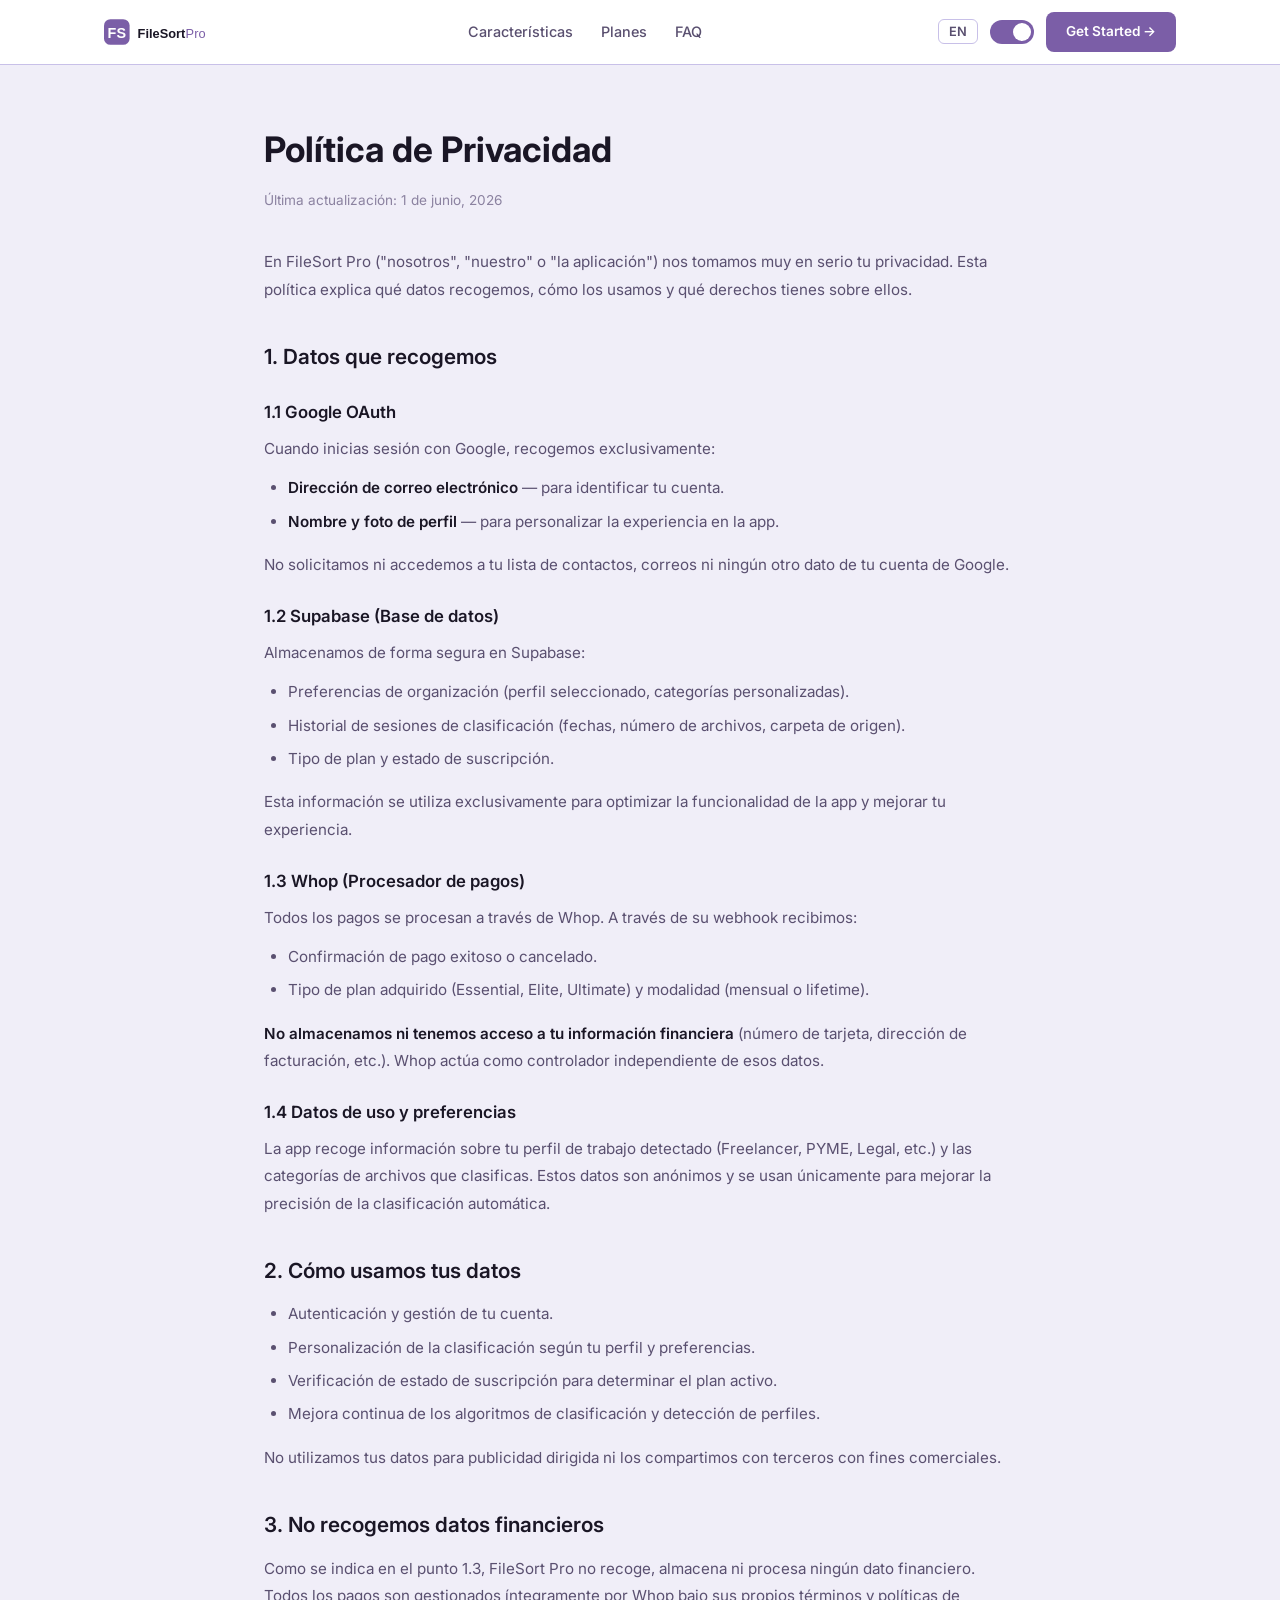
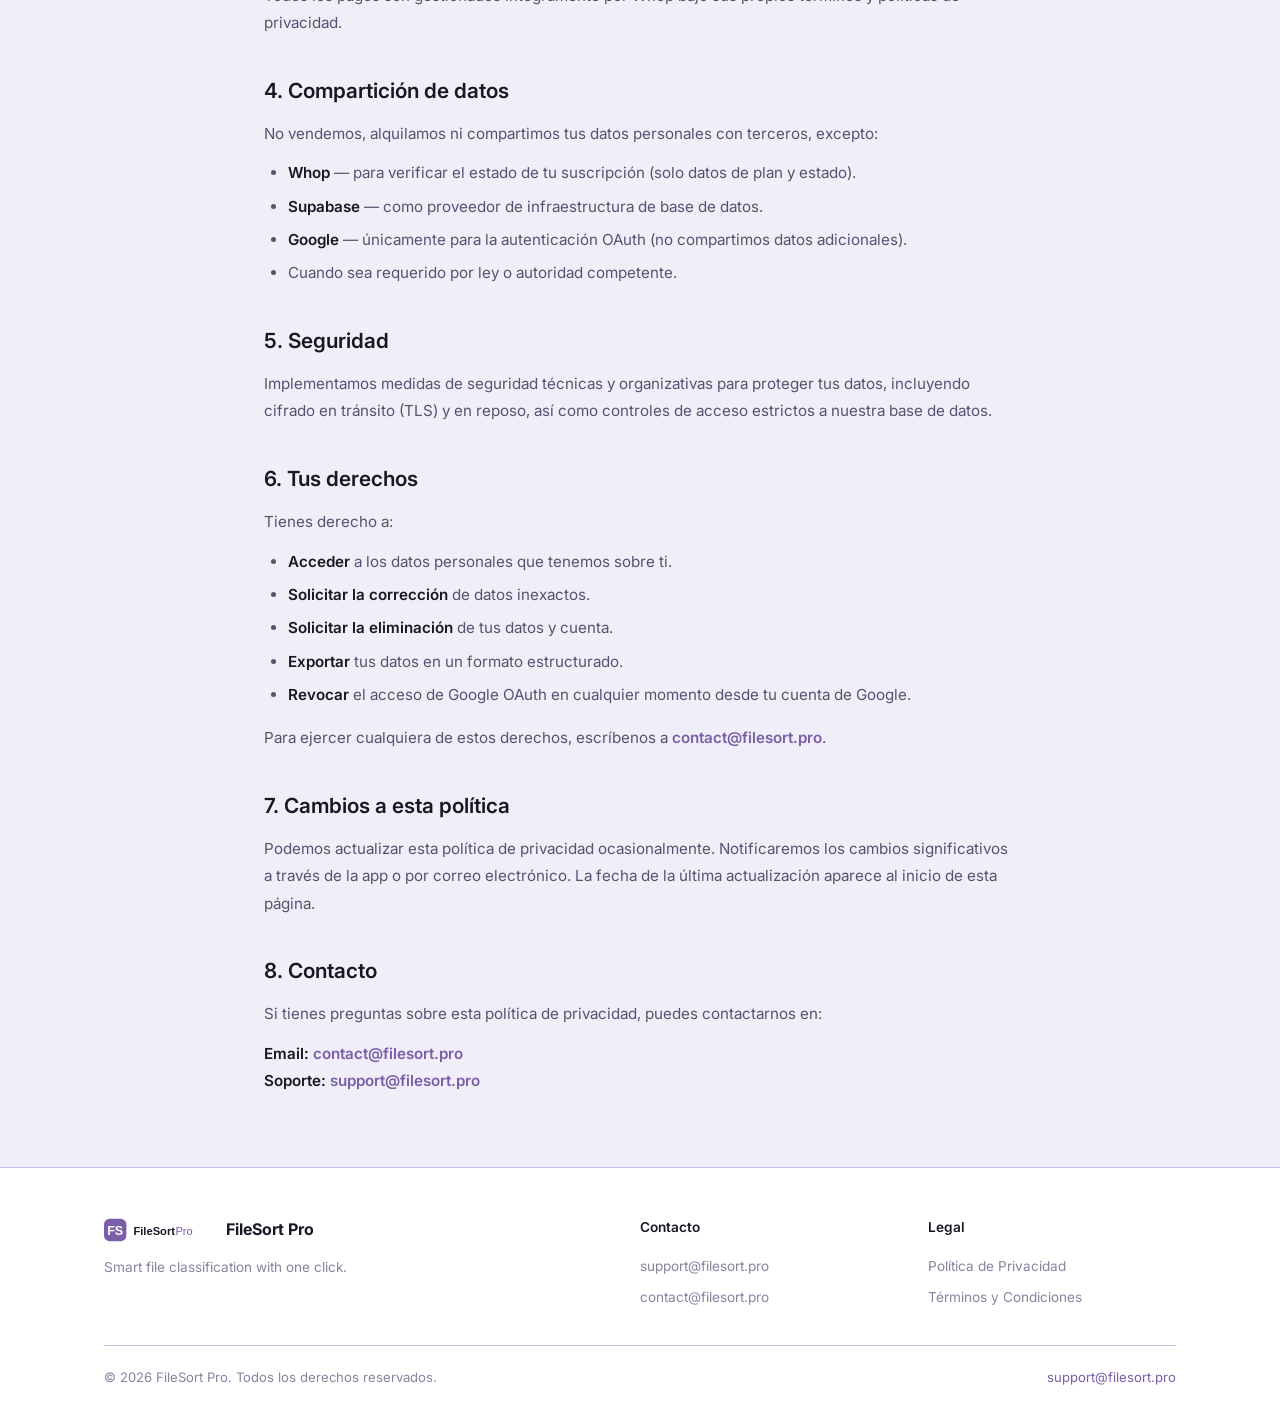
==== privacy.html @ c6b6be09 "Initial landing page - FileSort Pro" ====
<!DOCTYPE html>
<html lang="es" data-theme="dark">
<head>
  <meta charset="UTF-8">
  <meta name="viewport" content="width=device-width, initial-scale=1.0">
  <meta name="description" content="Política de Privacidad de FileSort Pro">
  <title>FileSort Pro — Política de Privacidad</title>
  <link rel="stylesheet" href="assets/css/style.css">
  <link rel="icon" type="image/svg+xml" href="data:image/svg+xml,%3Csvg xmlns='http://www.w3.org/2000/svg' viewBox='0 0 100 100'%3E%3Crect width='100' height='100' rx='20' fill='%237B5EA7'/%3E%3Ctext x='50' y='68' font-size='50' text-anchor='middle' fill='white' font-family='sans-serif' font-weight='bold'%3EFS%3C/text%3E%3C/svg%3E">
</head>
<body>

  <!-- ============================== HEADER ============================== -->
  <header class="header">
    <div class="container">
      <a href="/" class="header-logo">
        <img id="logo-dark" src="assets/img/logo-dark.svg" alt="FileSort Pro" style="display:block">
        <img id="logo-light" src="assets/img/logo-light.svg" alt="FileSort Pro" style="display:none">
      </a>

      <nav class="nav-desktop">
        <a href="/#features">Características</a>
        <a href="/#pricing">Planes</a>
        <a href="/#faq">FAQ</a>
      </nav>

      <div class="header-actions">
        <button id="lang-toggle" class="lang-toggle">EN</button>

        <label class="theme-switch">
          <input type="checkbox" id="theme-toggle">
          <span class="theme-slider"></span>
        </label>

        <a href="https://whop.com/filesort-pro" class="btn-cta" target="_blank" rel="noopener">
          Get Started →
        </a>
      </div>

      <button class="mobile-menu-btn" aria-label="Menu">☰</button>
    </div>
  </header>

  <!-- ============================== CONTENT ============================== -->
  <section class="legal-page">
    <div class="container">
      <h1>Política de Privacidad</h1>
      <p class="last-updated">Última actualización: 1 de junio, 2026</p>

      <p>En FileSort Pro ("nosotros", "nuestro" o "la aplicación") nos tomamos muy en serio tu privacidad. Esta política explica qué datos recogemos, cómo los usamos y qué derechos tienes sobre ellos.</p>

      <h2>1. Datos que recogemos</h2>

      <h3>1.1 Google OAuth</h3>
      <p>Cuando inicias sesión con Google, recogemos exclusivamente:</p>
      <ul>
        <li><strong>Dirección de correo electrónico</strong> — para identificar tu cuenta.</li>
        <li><strong>Nombre y foto de perfil</strong> — para personalizar la experiencia en la app.</li>
      </ul>
      <p>No solicitamos ni accedemos a tu lista de contactos, correos ni ningún otro dato de tu cuenta de Google.</p>

      <h3>1.2 Supabase (Base de datos)</h3>
      <p>Almacenamos de forma segura en Supabase:</p>
      <ul>
        <li>Preferencias de organización (perfil seleccionado, categorías personalizadas).</li>
        <li>Historial de sesiones de clasificación (fechas, número de archivos, carpeta de origen).</li>
        <li>Tipo de plan y estado de suscripción.</li>
      </ul>
      <p>Esta información se utiliza exclusivamente para optimizar la funcionalidad de la app y mejorar tu experiencia.</p>

      <h3>1.3 Whop (Procesador de pagos)</h3>
      <p>Todos los pagos se procesan a través de Whop. A través de su webhook recibimos:</p>
      <ul>
        <li>Confirmación de pago exitoso o cancelado.</li>
        <li>Tipo de plan adquirido (Essential, Elite, Ultimate) y modalidad (mensual o lifetime).</li>
      </ul>
      <p><strong>No almacenamos ni tenemos acceso a tu información financiera</strong> (número de tarjeta, dirección de facturación, etc.). Whop actúa como controlador independiente de esos datos.</p>

      <h3>1.4 Datos de uso y preferencias</h3>
      <p>La app recoge información sobre tu perfil de trabajo detectado (Freelancer, PYME, Legal, etc.) y las categorías de archivos que clasificas. Estos datos son anónimos y se usan únicamente para mejorar la precisión de la clasificación automática.</p>

      <h2>2. Cómo usamos tus datos</h2>
      <ul>
        <li>Autenticación y gestión de tu cuenta.</li>
        <li>Personalización de la clasificación según tu perfil y preferencias.</li>
        <li>Verificación de estado de suscripción para determinar el plan activo.</li>
        <li>Mejora continua de los algoritmos de clasificación y detección de perfiles.</li>
      </ul>
      <p>No utilizamos tus datos para publicidad dirigida ni los compartimos con terceros con fines comerciales.</p>

      <h2>3. No recogemos datos financieros</h2>
      <p>Como se indica en el punto 1.3, FileSort Pro no recoge, almacena ni procesa ningún dato financiero. Todos los pagos son gestionados íntegramente por Whop bajo sus propios términos y políticas de privacidad.</p>

      <h2>4. Compartición de datos</h2>
      <p>No vendemos, alquilamos ni compartimos tus datos personales con terceros, excepto:</p>
      <ul>
        <li><strong>Whop</strong> — para verificar el estado de tu suscripción (solo datos de plan y estado).</li>
        <li><strong>Supabase</strong> — como proveedor de infraestructura de base de datos.</li>
        <li><strong>Google</strong> — únicamente para la autenticación OAuth (no compartimos datos adicionales).</li>
        <li>Cuando sea requerido por ley o autoridad competente.</li>
      </ul>

      <h2>5. Seguridad</h2>
      <p>Implementamos medidas de seguridad técnicas y organizativas para proteger tus datos, incluyendo cifrado en tránsito (TLS) y en reposo, así como controles de acceso estrictos a nuestra base de datos.</p>

      <h2>6. Tus derechos</h2>
      <p>Tienes derecho a:</p>
      <ul>
        <li><strong>Acceder</strong> a los datos personales que tenemos sobre ti.</li>
        <li><strong>Solicitar la corrección</strong> de datos inexactos.</li>
        <li><strong>Solicitar la eliminación</strong> de tus datos y cuenta.</li>
        <li><strong>Exportar</strong> tus datos en un formato estructurado.</li>
        <li><strong>Revocar</strong> el acceso de Google OAuth en cualquier momento desde tu cuenta de Google.</li>
      </ul>
      <p>Para ejercer cualquiera de estos derechos, escríbenos a <a href="mailto:contact@filesort.pro" class="contact-email">contact@filesort.pro</a>.</p>

      <h2>7. Cambios a esta política</h2>
      <p>Podemos actualizar esta política de privacidad ocasionalmente. Notificaremos los cambios significativos a través de la app o por correo electrónico. La fecha de la última actualización aparece al inicio de esta página.</p>

      <h2>8. Contacto</h2>
      <p>Si tienes preguntas sobre esta política de privacidad, puedes contactarnos en:</p>
      <p>
        <strong>Email:</strong> <a href="mailto:contact@filesort.pro" class="contact-email">contact@filesort.pro</a><br>
        <strong>Soporte:</strong> <a href="mailto:support@filesort.pro" class="contact-email">support@filesort.pro</a>
      </p>
    </div>
  </section>

  <!-- ============================== FOOTER ============================== -->
  <footer class="footer">
    <div class="container">
      <div class="footer-grid">
        <div class="footer-brand">
          <div class="footer-logo">
            <img id="logo-dark-footer" src="assets/img/logo-dark.svg" alt="FileSort Pro" style="display:block;height:28px">
            <img id="logo-light-footer" src="assets/img/logo-light.svg" alt="FileSort Pro" style="display:none;height:28px">
            <span>FileSort Pro</span>
          </div>
          <p>Smart file classification with one click.</p>
        </div>
        <div class="footer-col">
          <h4>Contacto</h4>
          <a href="mailto:support@filesort.pro">support@filesort.pro</a>
          <a href="mailto:contact@filesort.pro">contact@filesort.pro</a>
        </div>
        <div class="footer-col">
          <h4>Legal</h4>
          <a href="privacy.html">Política de Privacidad</a>
          <a href="terms.html">Términos y Condiciones</a>
        </div>
      </div>
      <div class="footer-bottom">
        <p>© 2026 FileSort Pro. Todos los derechos reservados.</p>
        <p><a href="mailto:support@filesort.pro">support@filesort.pro</a></p>
      </div>
    </div>
  </footer>

  <script src="assets/js/theme.js"></script>
  <script>
    document.querySelectorAll('.faq-question').forEach(function(btn) {
      btn.addEventListener('click', function() {
        var item = this.parentElement;
        var wasActive = item.classList.contains('active');
        document.querySelectorAll('.faq-item.active').forEach(function(el) {
          el.classList.remove('active');
        });
        if (!wasActive) item.classList.add('active');
      });
    });
    document.querySelector('.mobile-menu-btn').addEventListener('click', function() {
      var nav = document.querySelector('.nav-desktop');
      nav.style.display = nav.style.display === 'flex' ? 'none' : 'flex';
    });
    var observer = new MutationObserver(function() {
      var theme = document.documentElement.getAttribute('data-theme');
      var darkLogos = document.querySelectorAll('#logo-dark-footer');
      var lightLogos = document.querySelectorAll('#logo-light-footer');
      darkLogos.forEach(function(el) { el.style.display = theme === 'dark' ? 'block' : 'none'; });
      lightLogos.forEach(function(el) { el.style.display = theme === 'light' ? 'block' : 'none'; });
    });
    observer.observe(document.documentElement, { attributes: true, attributeFilter: ['data-theme'] });
  </script>
</body>
</html>
---- assets/css/style.css ----
/* ==========================================================================
   FileSort Pro — Design System
   Basado en ui/theme.py (customtkinter)
   ========================================================================== */

@import url('https://fonts.googleapis.com/css2?family=Inter:wght@400;500;600;700;800&display=swap');

:root,
[data-theme="dark"] {
  --bg-main: #0F1117;
  --bg-surface: #1A1D27;
  --bg-elevated: #22263A;
  --bg-input: #2A2E42;
  --accent: #7B5EA7;
  --accent-hover: #9B7EC7;
  --accent-light: #C3A9E8;
  --accent-soft: #2A2440;
  --accent-glow: #7B5EA740;
  --text-primary: #F0F0F8;
  --text-secondary: #9A9AB0;
  --text-muted: #5A5A7A;
  --success: #4CAF82;
  --warning: #F0A050;
  --error: #E05A5A;
  --info: #5090E0;
  --border: #2E3248;
  --border-focused: #7B5EA7;
  --switch-off: #3A3E55;
  --shadow: 0 4px 24px rgba(0,0,0,0.4);
  --shadow-lg: 0 8px 48px rgba(0,0,0,0.5);
}

[data-theme="light"] {
  --bg-main: #F0EEF8;
  --bg-surface: #FFFFFF;
  --bg-elevated: #FFFFFF;
  --bg-input: #EEEAF8;
  --accent: #7B5EA7;
  --accent-hover: #6A4F94;
  --accent-light: #C3A9E8;
  --accent-soft: #E8E0FF;
  --accent-glow: #7B5EA740;
  --text-primary: #1A1625;
  --text-secondary: #5A5070;
  --text-muted: #8B82A0;
  --success: #4CAF82;
  --warning: #F0A050;
  --error: #E05A5A;
  --info: #5090E0;
  --border: #C8C0E8;
  --border-focused: #7B5EA7;
  --switch-off: #D0CCE5;
  --shadow: 0 4px 24px rgba(123,94,167,0.1);
  --shadow-lg: 0 8px 48px rgba(123,94,167,0.15);
}

/* --- Reset --- */
*, *::before, *::after {
  margin: 0;
  padding: 0;
  box-sizing: border-box;
}

html {
  scroll-behavior: smooth;
}

body {
  font-family: 'Inter', -apple-system, BlinkMacSystemFont, 'Segoe UI', sans-serif;
  background-color: var(--bg-main);
  color: var(--text-secondary);
  line-height: 1.7;
  transition: background-color 0.3s ease, color 0.3s ease;
  -webkit-font-smoothing: antialiased;
}

a {
  color: var(--accent);
  text-decoration: none;
  transition: color 0.2s ease;
}

a:hover {
  color: var(--accent-hover);
}

img {
  max-width: 100%;
  height: auto;
  display: block;
}

ul { list-style: none; }

.container {
  max-width: 1120px;
  margin: 0 auto;
  padding: 0 24px;
}

.section {
  padding: 80px 0;
}

.section-title {
  font-size: 2rem;
  font-weight: 700;
  color: var(--text-primary);
  text-align: center;
  margin-bottom: 12px;
  transition: color 0.3s ease;
}

.section-subtitle {
  font-size: 1.05rem;
  color: var(--text-secondary);
  text-align: center;
  max-width: 600px;
  margin: 0 auto 48px;
  transition: color 0.3s ease;
}

/* ==========================================================================
   Header / Nav
   ========================================================================== */

.header {
  position: fixed;
  top: 0;
  left: 0;
  right: 0;
  z-index: 1000;
  background-color: var(--bg-surface);
  border-bottom: 1px solid var(--border);
  transition: background-color 0.3s ease, border-color 0.3s ease;
}

.header .container {
  display: flex;
  align-items: center;
  justify-content: space-between;
  height: 64px;
}

.header-logo {
  display: flex;
  align-items: center;
  gap: 10px;
  color: var(--text-primary);
  font-weight: 700;
  font-size: 1.1rem;
  transition: color 0.3s ease;
}

.header-logo img {
  height: 32px;
  width: auto;
}

.nav-desktop {
  display: flex;
  align-items: center;
  gap: 28px;
}

.nav-desktop a {
  font-size: 0.9rem;
  font-weight: 500;
  color: var(--text-secondary);
  transition: color 0.2s ease;
}

.nav-desktop a:hover {
  color: var(--accent);
}

.header-actions {
  display: flex;
  align-items: center;
  gap: 12px;
}

/* --- Theme Toggle Switch --- */
.theme-switch {
  position: relative;
  width: 44px;
  height: 24px;
  flex-shrink: 0;
}

.theme-switch input {
  opacity: 0;
  width: 0;
  height: 0;
}

.theme-slider {
  position: absolute;
  cursor: pointer;
  inset: 0;
  background-color: var(--switch-off);
  border-radius: 24px;
  transition: background-color 0.3s ease;
}

.theme-slider::before {
  content: "";
  position: absolute;
  height: 18px;
  width: 18px;
  left: 3px;
  bottom: 3px;
  background-color: #fff;
  border-radius: 50%;
  transition: transform 0.3s ease;
}

.theme-switch input:checked + .theme-slider {
  background-color: var(--accent);
}

.theme-switch input:checked + .theme-slider::before {
  transform: translateX(20px);
}

/* --- Language Toggle --- */
.lang-toggle {
  background: none;
  border: 1px solid var(--border);
  color: var(--text-secondary);
  padding: 4px 10px;
  border-radius: 6px;
  font-size: 0.8rem;
  font-family: inherit;
  font-weight: 600;
  cursor: pointer;
  transition: background-color 0.2s ease, border-color 0.2s ease, color 0.2s ease;
}

.lang-toggle:hover {
  background-color: var(--bg-input);
  border-color: var(--accent);
  color: var(--accent);
}

/* --- CTA Button (header) --- */
.btn-cta {
  display: inline-flex;
  align-items: center;
  gap: 6px;
  background-color: var(--accent);
  color: #fff;
  padding: 8px 20px;
  border-radius: 8px;
  font-size: 0.85rem;
  font-weight: 600;
  font-family: inherit;
  border: none;
  cursor: pointer;
  transition: background-color 0.2s ease, box-shadow 0.2s ease;
}

.btn-cta:hover {
  background-color: var(--accent-hover);
  box-shadow: 0 0 20px var(--accent-glow);
  color: #fff;
}

/* --- Mobile menu --- */
.mobile-menu-btn {
  display: none;
  background: none;
  border: none;
  color: var(--text-primary);
  font-size: 1.5rem;
  cursor: pointer;
  transition: color 0.2s ease;
}

/* ==========================================================================
   Hero
   ========================================================================== */

.hero {
  padding: 140px 0 80px;
  position: relative;
  overflow: hidden;
}

.hero::before {
  content: '';
  position: absolute;
  top: -50%;
  right: -20%;
  width: 600px;
  height: 600px;
  background: radial-gradient(circle, var(--accent-glow) 0%, transparent 70%);
  pointer-events: none;
}

.hero .container {
  display: grid;
  grid-template-columns: 1fr 1fr;
  gap: 48px;
  align-items: center;
}

.hero-content h1 {
  font-size: 2.8rem;
  font-weight: 800;
  color: var(--text-primary);
  line-height: 1.2;
  margin-bottom: 16px;
  transition: color 0.3s ease;
}

.hero-content p {
  font-size: 1.1rem;
  color: var(--text-secondary);
  margin-bottom: 28px;
  max-width: 480px;
  transition: color 0.3s ease;
}

.hero-tags {
  display: flex;
  flex-wrap: wrap;
  gap: 8px;
  margin-bottom: 28px;
}

.hero-tags span {
  font-size: 0.8rem;
  color: var(--text-muted);
  background-color: var(--bg-surface);
  border: 1px solid var(--border);
  padding: 4px 12px;
  border-radius: 20px;
  transition: background-color 0.3s ease, border-color 0.3s ease, color 0.3s ease;
}

.hero-buttons {
  display: flex;
  flex-wrap: wrap;
  gap: 12px;
}

.btn-primary {
  display: inline-flex;
  align-items: center;
  gap: 8px;
  background-color: var(--accent);
  color: #fff;
  padding: 12px 28px;
  border-radius: 8px;
  font-size: 0.95rem;
  font-weight: 600;
  font-family: inherit;
  border: none;
  cursor: pointer;
  transition: background-color 0.2s ease, box-shadow 0.2s ease;
}

.btn-primary:hover {
  background-color: var(--accent-hover);
  box-shadow: 0 0 24px var(--accent-glow);
  color: #fff;
}

.btn-secondary {
  display: inline-flex;
  align-items: center;
  gap: 8px;
  background-color: transparent;
  color: var(--text-primary);
  padding: 12px 28px;
  border-radius: 8px;
  font-size: 0.95rem;
  font-weight: 600;
  font-family: inherit;
  border: 1px solid var(--border);
  cursor: pointer;
  transition: background-color 0.2s ease, border-color 0.2s ease, color 0.2s ease;
}

.btn-secondary:hover {
  background-color: var(--bg-surface);
  border-color: var(--accent);
  color: var(--accent);
}

.hero-image {
  display: flex;
  align-items: center;
  justify-content: center;
}

.hero-mockup {
  width: 100%;
  aspect-ratio: 16/10;
  background-color: var(--bg-elevated);
  border: 1px solid var(--border);
  border-radius: 12px;
  display: flex;
  align-items: center;
  justify-content: center;
  color: var(--text-muted);
  font-size: 1rem;
  transition: background-color 0.3s ease, border-color 0.3s ease, color 0.3s ease;
  overflow: hidden;
}

.hero-mockup img {
  width: 100%;
  height: 100%;
  object-fit: cover;
  border-radius: 12px;
}

/* ==========================================================================
   Features
   ========================================================================== */

.features-grid {
  display: grid;
  grid-template-columns: repeat(4, 1fr);
  gap: 20px;
}

.feature-card {
  background-color: var(--bg-elevated);
  border: 1px solid var(--border);
  border-radius: 12px;
  padding: 28px 24px;
  transition: background-color 0.3s ease, border-color 0.3s ease, transform 0.2s ease, box-shadow 0.2s ease;
}

.feature-card:hover {
  transform: translateY(-2px);
  box-shadow: var(--shadow);
}

.feature-icon {
  font-size: 1.8rem;
  margin-bottom: 14px;
  display: block;
}

.feature-card h3 {
  font-size: 1.05rem;
  font-weight: 600;
  color: var(--text-primary);
  margin-bottom: 8px;
  transition: color 0.3s ease;
}

.feature-card p {
  font-size: 0.88rem;
  color: var(--text-secondary);
  line-height: 1.6;
  transition: color 0.3s ease;
}

/* ==========================================================================
   Pricing
   ========================================================================== */

.pricing-grid {
  display: grid;
  grid-template-columns: repeat(3, 1fr);
  gap: 24px;
  align-items: start;
}

.pricing-card {
  background-color: var(--bg-elevated);
  border: 1px solid var(--border);
  border-radius: 16px;
  padding: 32px 28px;
  position: relative;
  transition: background-color 0.3s ease, border-color 0.3s ease, transform 0.2s ease, box-shadow 0.2s ease;
}

.pricing-card:hover {
  transform: translateY(-4px);
  box-shadow: var(--shadow-lg);
}

.pricing-card.featured {
  border-color: var(--accent);
  box-shadow: 0 0 0 2px var(--accent-glow), var(--shadow-lg);
  transform: scale(1.03);
}

.pricing-card.featured:hover {
  transform: scale(1.03) translateY(-4px);
}

.pricing-badge {
  position: absolute;
  top: -12px;
  left: 50%;
  transform: translateX(-50%);
  background-color: var(--accent);
  color: #fff;
  padding: 4px 16px;
  border-radius: 20px;
  font-size: 0.78rem;
  font-weight: 600;
  white-space: nowrap;
}

.pricing-header {
  text-align: center;
  margin-bottom: 24px;
}

.tier-icon {
  font-size: 2rem;
  display: block;
  margin-bottom: 8px;
}

.pricing-header h3 {
  font-size: 1.4rem;
  font-weight: 700;
  color: var(--text-primary);
  margin-bottom: 4px;
  transition: color 0.3s ease;
}

.pricing-header .tier-desc {
  font-size: 0.85rem;
  color: var(--text-muted);
  transition: color 0.3s ease;
}

.price-box {
  text-align: center;
  margin-bottom: 8px;
}

.price-box .amount {
  font-size: 2.4rem;
  font-weight: 800;
  color: var(--text-primary);
  transition: color 0.3s ease;
}

.price-box .period {
  font-size: 0.95rem;
  color: var(--text-muted);
  transition: color 0.3s ease;
}

.price-lifetime {
  text-align: center;
  font-size: 0.88rem;
  color: var(--text-secondary);
  margin-bottom: 24px;
  transition: color 0.3s ease;
}

.pricing-divider {
  height: 1px;
  background-color: var(--border);
  margin: 20px 0;
  transition: background-color 0.3s ease;
}

.pricing-benefits {
  margin-bottom: 24px;
}

.pricing-benefits li {
  display: flex;
  align-items: flex-start;
  gap: 10px;
  font-size: 0.88rem;
  color: var(--text-secondary);
  padding: 6px 0;
  transition: color 0.3s ease;
}

.pricing-benefits li .check {
  color: var(--success);
  flex-shrink: 0;
  font-weight: 700;
}

.pricing-benefits li .warn {
  color: var(--warning);
  flex-shrink: 0;
}

.pricing-benefits li .star {
  color: var(--accent);
  flex-shrink: 0;
}

.pricing-actions {
  display: flex;
  flex-direction: column;
  gap: 8px;
}

.btn-pricing {
  display: block;
  width: 100%;
  text-align: center;
  background-color: var(--accent);
  color: #fff;
  padding: 12px;
  border-radius: 8px;
  font-size: 0.9rem;
  font-weight: 600;
  font-family: inherit;
  border: none;
  cursor: pointer;
  transition: background-color 0.2s ease, box-shadow 0.2s ease;
}

.btn-pricing:hover {
  background-color: var(--accent-hover);
  box-shadow: 0 0 20px var(--accent-glow);
  color: #fff;
}

.btn-pricing-outline {
  display: block;
  width: 100%;
  text-align: center;
  background-color: transparent;
  color: var(--text-primary);
  padding: 12px;
  border-radius: 8px;
  font-size: 0.85rem;
  font-weight: 500;
  font-family: inherit;
  border: 1px solid var(--border);
  cursor: pointer;
  transition: background-color 0.2s ease, border-color 0.2s ease, color 0.2s ease;
}

.btn-pricing-outline:hover {
  background-color: var(--bg-surface);
  border-color: var(--accent);
  color: var(--accent);
}

/* ==========================================================================
   FAQ - Accordion
   ========================================================================== */

.faq-list {
  max-width: 720px;
  margin: 0 auto;
  display: flex;
  flex-direction: column;
  gap: 12px;
}

.faq-item {
  background-color: var(--bg-surface);
  border: 1px solid var(--border);
  border-radius: 12px;
  overflow: hidden;
  transition: background-color 0.3s ease, border-color 0.3s ease;
}

.faq-question {
  width: 100%;
  display: flex;
  justify-content: space-between;
  align-items: center;
  padding: 18px 24px;
  background: none;
  border: none;
  color: var(--text-primary);
  font-size: 0.95rem;
  font-weight: 600;
  font-family: inherit;
  cursor: pointer;
  text-align: left;
  transition: color 0.3s ease;
}

.faq-question:hover {
  color: var(--accent);
}

.faq-icon {
  font-size: 1.2rem;
  transition: transform 0.3s ease;
  color: var(--text-muted);
}

.faq-item.active .faq-icon {
  transform: rotate(45deg);
}

.faq-answer {
  max-height: 0;
  overflow: hidden;
  transition: max-height 0.3s ease, padding 0.3s ease;
}

.faq-item.active .faq-answer {
  max-height: 300px;
  padding: 0 24px 18px;
}

.faq-answer p {
  font-size: 0.9rem;
  color: var(--text-secondary);
  line-height: 1.7;
  transition: color 0.3s ease;
}

.faq-answer a {
  color: var(--accent);
  font-weight: 500;
}

/* ==========================================================================
   Footer
   ========================================================================== */

.footer {
  background-color: var(--bg-surface);
  border-top: 1px solid var(--border);
  padding: 48px 0 32px;
  transition: background-color 0.3s ease, border-color 0.3s ease;
}

.footer-grid {
  display: grid;
  grid-template-columns: 2fr 1fr 1fr;
  gap: 40px;
  margin-bottom: 32px;
}

.footer-brand .footer-logo {
  display: flex;
  align-items: center;
  gap: 10px;
  margin-bottom: 12px;
}

.footer-brand .footer-logo img {
  height: 28px;
  width: auto;
}

.footer-brand .footer-logo span {
  font-size: 1rem;
  font-weight: 700;
  color: var(--text-primary);
  transition: color 0.3s ease;
}

.footer-brand p {
  font-size: 0.85rem;
  color: var(--text-muted);
  max-width: 280px;
  transition: color 0.3s ease;
}

.footer-col h4 {
  font-size: 0.85rem;
  font-weight: 600;
  color: var(--text-primary);
  margin-bottom: 12px;
  transition: color 0.3s ease;
}

.footer-col a {
  display: block;
  font-size: 0.85rem;
  color: var(--text-muted);
  padding: 4px 0;
  transition: color 0.2s ease;
}

.footer-col a:hover {
  color: var(--accent);
}

.footer-bottom {
  border-top: 1px solid var(--border);
  padding-top: 20px;
  display: flex;
  justify-content: space-between;
  align-items: center;
  flex-wrap: wrap;
  gap: 12px;
  transition: border-color 0.3s ease;
}

.footer-bottom p {
  font-size: 0.82rem;
  color: var(--text-muted);
  transition: color 0.3s ease;
}

/* ==========================================================================
   Legal pages (privacy, terms, 404)
   ========================================================================== */

.legal-page {
  padding: 120px 0 60px;
  min-height: 100vh;
}

.legal-page .container {
  max-width: 800px;
}

.legal-page h1 {
  font-size: 2.2rem;
  font-weight: 700;
  color: var(--text-primary);
  margin-bottom: 8px;
  transition: color 0.3s ease;
}

.legal-page .last-updated {
  font-size: 0.85rem;
  color: var(--text-muted);
  margin-bottom: 36px;
  transition: color 0.3s ease;
}

.legal-page h2 {
  font-size: 1.3rem;
  font-weight: 600;
  color: var(--text-primary);
  margin-top: 36px;
  margin-bottom: 12px;
  transition: color 0.3s ease;
}

.legal-page h3 {
  font-size: 1.05rem;
  font-weight: 600;
  color: var(--text-primary);
  margin-top: 24px;
  margin-bottom: 8px;
  transition: color 0.3s ease;
}

.legal-page p,
.legal-page li {
  font-size: 0.95rem;
  color: var(--text-secondary);
  line-height: 1.8;
  margin-bottom: 12px;
  transition: color 0.3s ease;
}

.legal-page ul {
  list-style: disc;
  padding-left: 24px;
  margin-bottom: 16px;
}

.legal-page li {
  margin-bottom: 6px;
}

.legal-page strong {
  color: var(--text-primary);
  font-weight: 600;
  transition: color 0.3s ease;
}

.legal-page .contact-email {
  color: var(--accent);
  font-weight: 600;
}

/* ==========================================================================
   404
   ========================================================================== */

.error-page {
  display: flex;
  flex-direction: column;
  align-items: center;
  justify-content: center;
  min-height: 100vh;
  text-align: center;
  padding: 24px;
}

.error-page .error-code {
  font-size: 6rem;
  font-weight: 800;
  color: var(--accent);
  line-height: 1;
  margin-bottom: 16px;
  transition: color 0.3s ease;
}

.error-page h1 {
  font-size: 1.5rem;
  font-weight: 600;
  color: var(--text-primary);
  margin-bottom: 12px;
  transition: color 0.3s ease;
}

.error-page p {
  font-size: 1rem;
  color: var(--text-secondary);
  margin-bottom: 28px;
  max-width: 400px;
  transition: color 0.3s ease;
}

/* ==========================================================================
   Responsive
   ========================================================================== */

@media (max-width: 1024px) {
  .hero .container {
    grid-template-columns: 1fr;
    text-align: center;
  }

  .hero-content p {
    margin: 0 auto 28px;
  }

  .hero-buttons {
    justify-content: center;
  }

  .hero-tags {
    justify-content: center;
  }

  .features-grid {
    grid-template-columns: repeat(2, 1fr);
  }

  .pricing-grid {
    grid-template-columns: 1fr;
    max-width: 420px;
    margin: 0 auto;
  }

  .pricing-card.featured {
    transform: none;
  }

  .pricing-card.featured:hover {
    transform: translateY(-4px);
  }

  .footer-grid {
    grid-template-columns: 1fr 1fr;
  }
}

@media (max-width: 768px) {
  .nav-desktop {
    display: none;
  }

  .mobile-menu-btn {
    display: block;
  }

  .hero {
    padding: 120px 0 48px;
  }

  .hero-content h1 {
    font-size: 2rem;
  }

  .features-grid {
    grid-template-columns: 1fr;
  }

  .section {
    padding: 48px 0;
  }

  .footer-grid {
    grid-template-columns: 1fr;
  }

  .footer-bottom {
    flex-direction: column;
    text-align: center;
  }
}
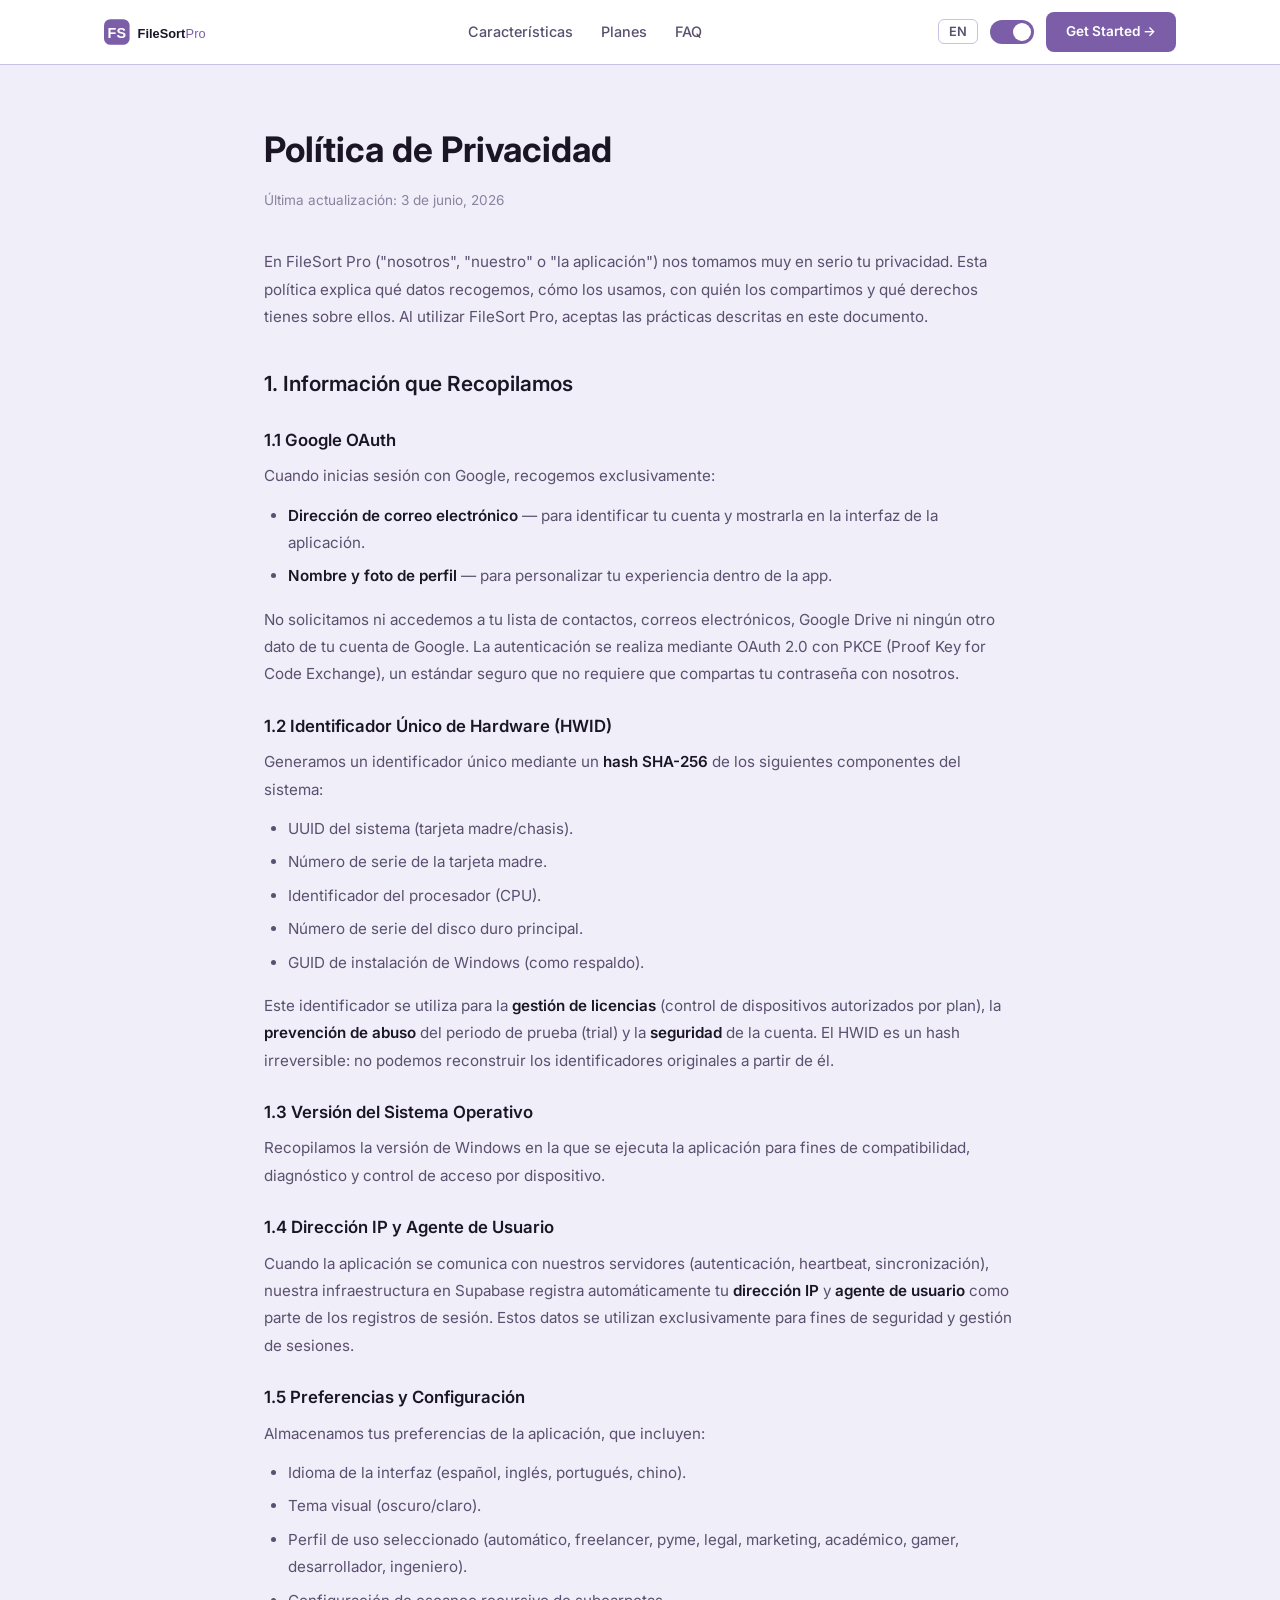
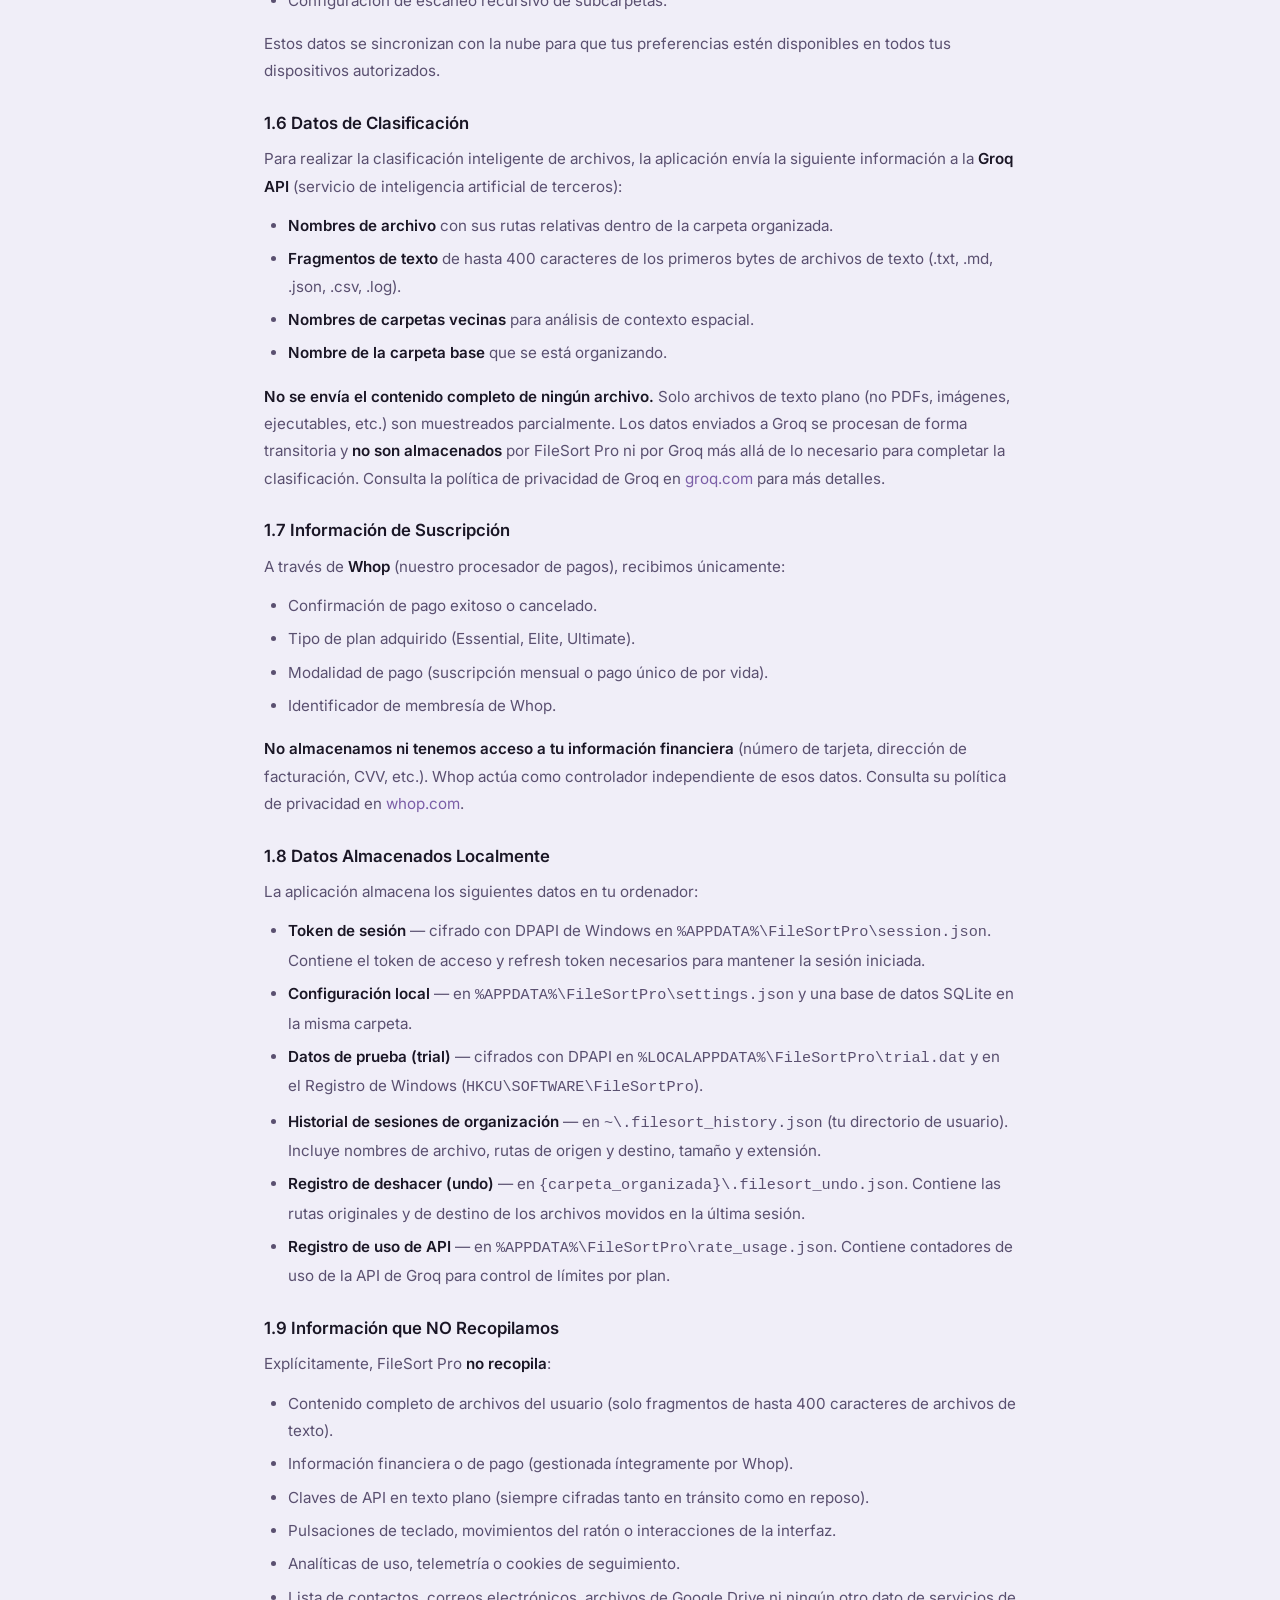
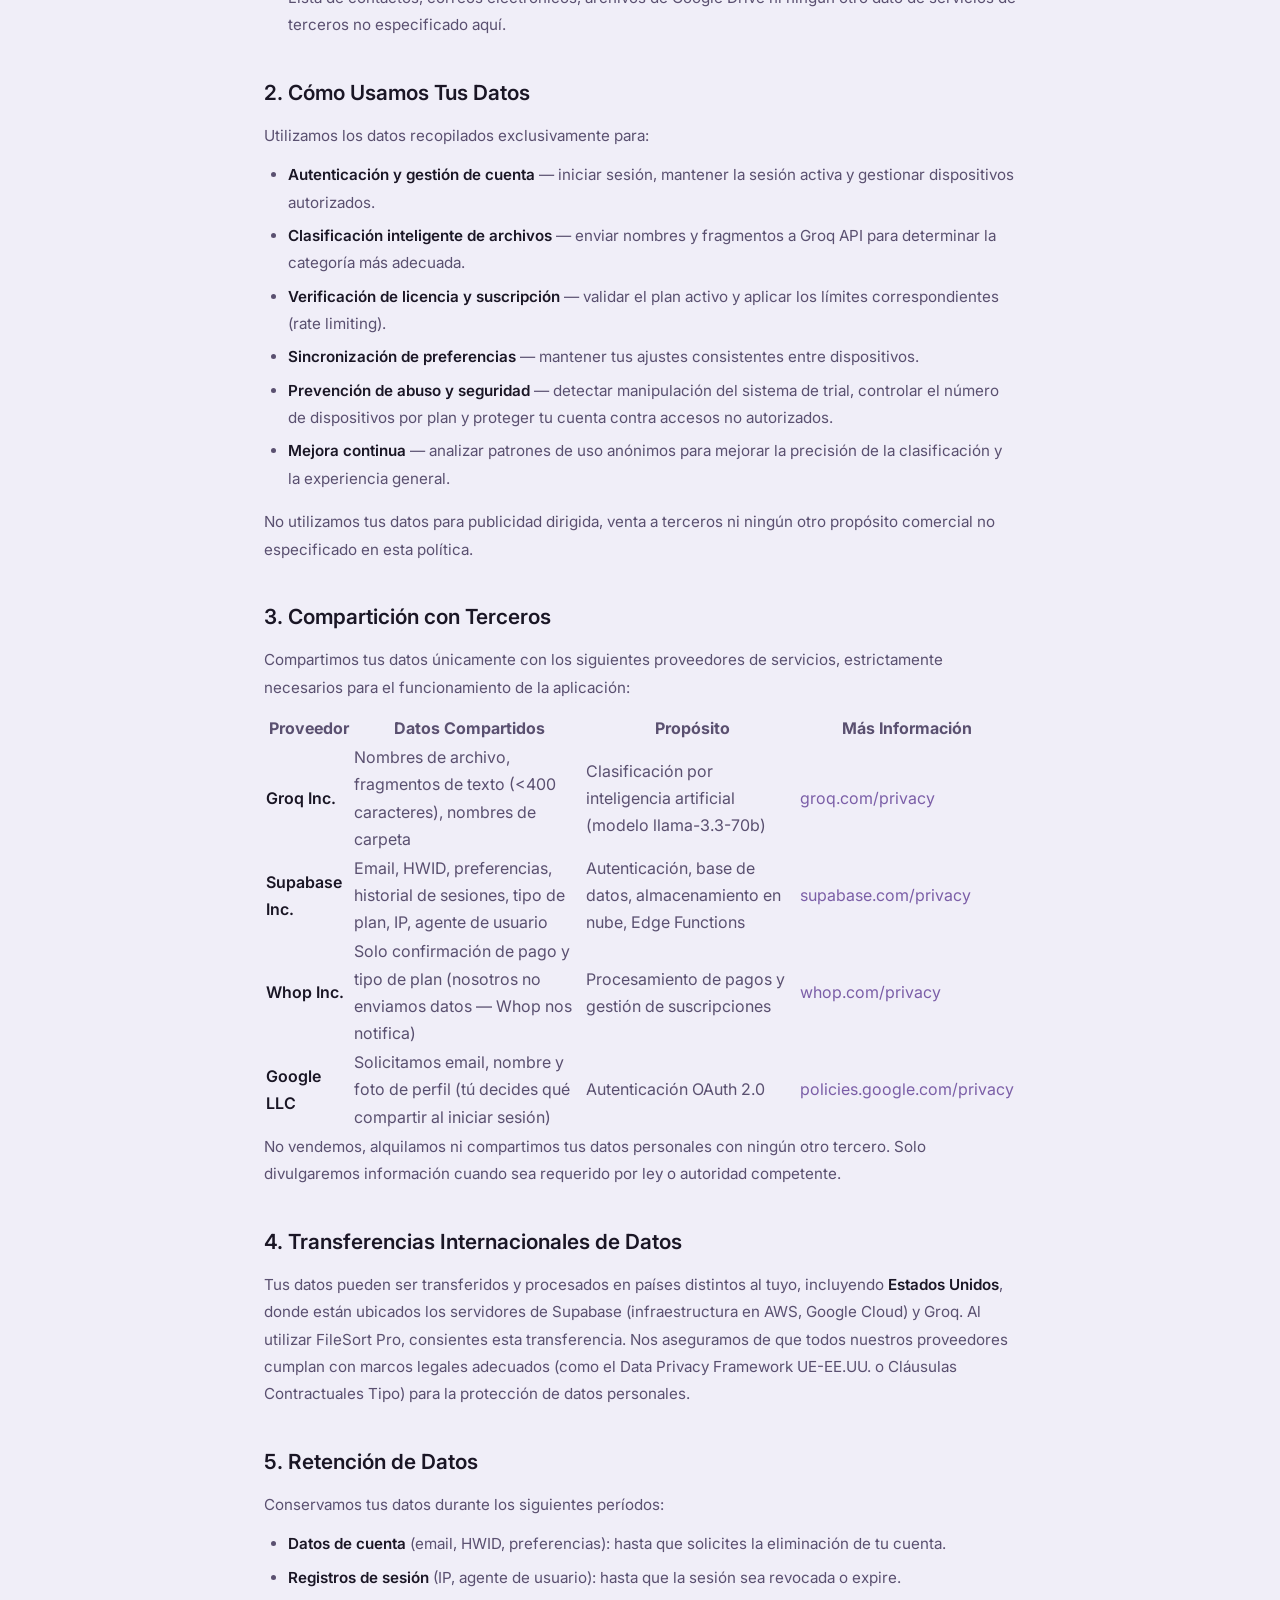
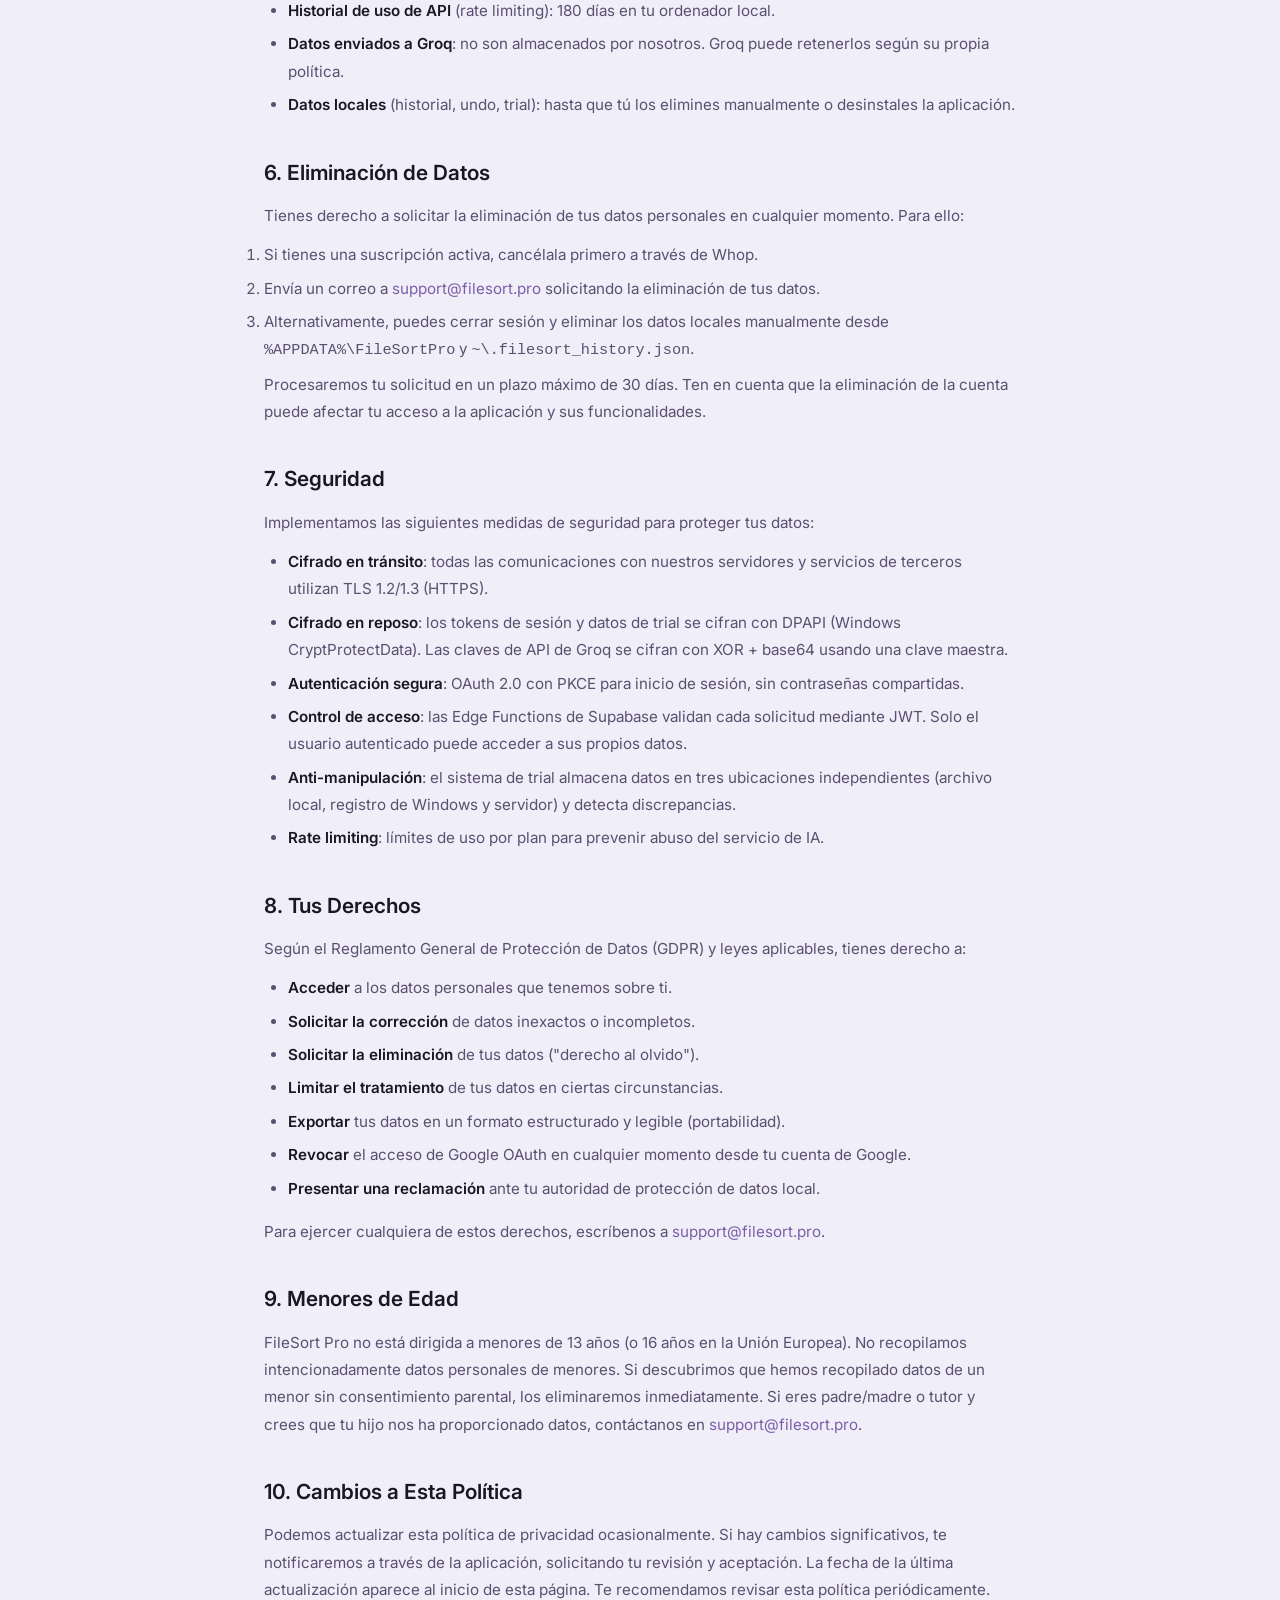
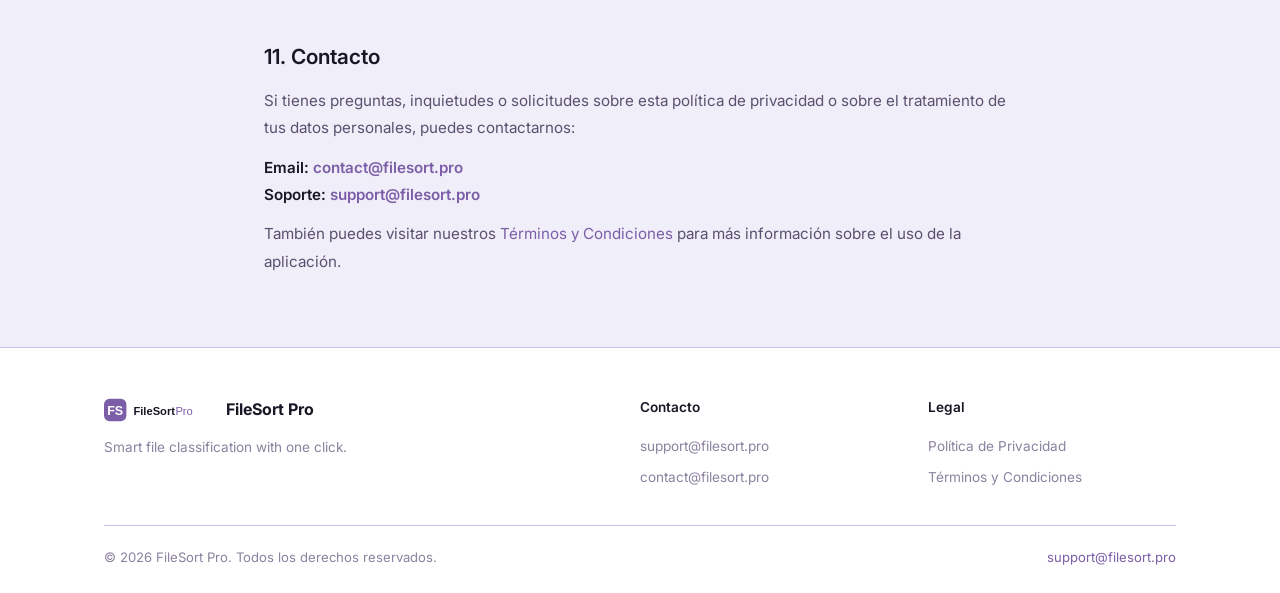
==== commit b4e32b83: "Privacy: rewrite with bilingual structure, comprehensive data practices - Full bilingual EN/ES priva" ====
--- a/privacy.html
+++ b/privacy.html
@@ -3,8 +3,8 @@
 <head>
   <meta charset="UTF-8">
   <meta name="viewport" content="width=device-width, initial-scale=1.0">
-  <meta name="description" content="Política de Privacidad de FileSort Pro">
-  <title>FileSort Pro — Política de Privacidad</title>
+  <meta name="description" content="Privacy Policy of FileSort Pro">
+  <title>FileSort Pro — Privacy Policy</title>
   <link rel="stylesheet" href="assets/css/style.css">
   <link rel="icon" type="image/svg+xml" href="data:image/svg+xml,%3Csvg xmlns='http://www.w3.org/2000/svg' viewBox='0 0 100 100'%3E%3Crect width='100' height='100' rx='20' fill='%237B5EA7'/%3E%3Ctext x='50' y='68' font-size='50' text-anchor='middle' fill='white' font-family='sans-serif' font-weight='bold'%3EFS%3C/text%3E%3C/svg%3E">
 </head>
@@ -19,9 +19,9 @@
       </a>
 
       <nav class="nav-desktop">
-        <a href="/#features">Características</a>
-        <a href="/#pricing">Planes</a>
-        <a href="/#faq">FAQ</a>
+        <a href="/#features" data-es="Características" data-en="Features">Características</a>
+        <a href="/#pricing" data-es="Planes" data-en="Pricing">Planes</a>
+        <a href="/#faq" data-es="FAQ" data-en="FAQ">FAQ</a>
       </nav>
 
       <div class="header-actions">
@@ -41,88 +41,401 @@
     </div>
   </header>
 
-  <!-- ============================== CONTENT ============================== -->
-  <section class="legal-page">
+  <!-- ============================== CONTENT ES ============================== -->
+  <section class="legal-page" id="content-es">
     <div class="container">
       <h1>Política de Privacidad</h1>
-      <p class="last-updated">Última actualización: 1 de junio, 2026</p>
-
-      <p>En FileSort Pro ("nosotros", "nuestro" o "la aplicación") nos tomamos muy en serio tu privacidad. Esta política explica qué datos recogemos, cómo los usamos y qué derechos tienes sobre ellos.</p>
-
-      <h2>1. Datos que recogemos</h2>
+      <p class="last-updated">Última actualización: 3 de junio, 2026</p>
+
+      <p>En FileSort Pro ("nosotros", "nuestro" o "la aplicación") nos tomamos muy en serio tu privacidad. Esta política explica qué datos recogemos, cómo los usamos, con quién los compartimos y qué derechos tienes sobre ellos. Al utilizar FileSort Pro, aceptas las prácticas descritas en este documento.</p>
+
+      <h2>1. Información que Recopilamos</h2>
 
       <h3>1.1 Google OAuth</h3>
       <p>Cuando inicias sesión con Google, recogemos exclusivamente:</p>
       <ul>
-        <li><strong>Dirección de correo electrónico</strong> — para identificar tu cuenta.</li>
-        <li><strong>Nombre y foto de perfil</strong> — para personalizar la experiencia en la app.</li>
-      </ul>
-      <p>No solicitamos ni accedemos a tu lista de contactos, correos ni ningún otro dato de tu cuenta de Google.</p>
-
-      <h3>1.2 Supabase (Base de datos)</h3>
-      <p>Almacenamos de forma segura en Supabase:</p>
-      <ul>
-        <li>Preferencias de organización (perfil seleccionado, categorías personalizadas).</li>
-        <li>Historial de sesiones de clasificación (fechas, número de archivos, carpeta de origen).</li>
-        <li>Tipo de plan y estado de suscripción.</li>
-      </ul>
-      <p>Esta información se utiliza exclusivamente para optimizar la funcionalidad de la app y mejorar tu experiencia.</p>
-
-      <h3>1.3 Whop (Procesador de pagos)</h3>
-      <p>Todos los pagos se procesan a través de Whop. A través de su webhook recibimos:</p>
+        <li><strong>Dirección de correo electrónico</strong> — para identificar tu cuenta y mostrarla en la interfaz de la aplicación.</li>
+        <li><strong>Nombre y foto de perfil</strong> — para personalizar tu experiencia dentro de la app.</li>
+      </ul>
+      <p>No solicitamos ni accedemos a tu lista de contactos, correos electrónicos, Google Drive ni ningún otro dato de tu cuenta de Google. La autenticación se realiza mediante OAuth 2.0 con PKCE (Proof Key for Code Exchange), un estándar seguro que no requiere que compartas tu contraseña con nosotros.</p>
+
+      <h3>1.2 Identificador Único de Hardware (HWID)</h3>
+      <p>Generamos un identificador único mediante un <strong>hash SHA-256</strong> de los siguientes componentes del sistema:</p>
+      <ul>
+        <li>UUID del sistema (tarjeta madre/chasis).</li>
+        <li>Número de serie de la tarjeta madre.</li>
+        <li>Identificador del procesador (CPU).</li>
+        <li>Número de serie del disco duro principal.</li>
+        <li>GUID de instalación de Windows (como respaldo).</li>
+      </ul>
+      <p>Este identificador se utiliza para la <strong>gestión de licencias</strong> (control de dispositivos autorizados por plan), la <strong>prevención de abuso</strong> del periodo de prueba (trial) y la <strong>seguridad</strong> de la cuenta. El HWID es un hash irreversible: no podemos reconstruir los identificadores originales a partir de él.</p>
+
+      <h3>1.3 Versión del Sistema Operativo</h3>
+      <p>Recopilamos la versión de Windows en la que se ejecuta la aplicación para fines de compatibilidad, diagnóstico y control de acceso por dispositivo.</p>
+
+      <h3>1.4 Dirección IP y Agente de Usuario</h3>
+      <p>Cuando la aplicación se comunica con nuestros servidores (autenticación, heartbeat, sincronización), nuestra infraestructura en Supabase registra automáticamente tu <strong>dirección IP</strong> y <strong>agente de usuario</strong> como parte de los registros de sesión. Estos datos se utilizan exclusivamente para fines de seguridad y gestión de sesiones.</p>
+
+      <h3>1.5 Preferencias y Configuración</h3>
+      <p>Almacenamos tus preferencias de la aplicación, que incluyen:</p>
+      <ul>
+        <li>Idioma de la interfaz (español, inglés, portugués, chino).</li>
+        <li>Tema visual (oscuro/claro).</li>
+        <li>Perfil de uso seleccionado (automático, freelancer, pyme, legal, marketing, académico, gamer, desarrollador, ingeniero).</li>
+        <li>Configuración de escaneo recursivo de subcarpetas.</li>
+      </ul>
+      <p>Estos datos se sincronizan con la nube para que tus preferencias estén disponibles en todos tus dispositivos autorizados.</p>
+
+      <h3>1.6 Datos de Clasificación</h3>
+      <p>Para realizar la clasificación inteligente de archivos, la aplicación envía la siguiente información a la <strong>Groq API</strong> (servicio de inteligencia artificial de terceros):</p>
+      <ul>
+        <li><strong>Nombres de archivo</strong> con sus rutas relativas dentro de la carpeta organizada.</li>
+        <li><strong>Fragmentos de texto</strong> de hasta 400 caracteres de los primeros bytes de archivos de texto (.txt, .md, .json, .csv, .log).</li>
+        <li><strong>Nombres de carpetas vecinas</strong> para análisis de contexto espacial.</li>
+        <li><strong>Nombre de la carpeta base</strong> que se está organizando.</li>
+      </ul>
+      <p><strong>No se envía el contenido completo de ningún archivo.</strong> Solo archivos de texto plano (no PDFs, imágenes, ejecutables, etc.) son muestreados parcialmente. Los datos enviados a Groq se procesan de forma transitoria y <strong>no son almacenados</strong> por FileSort Pro ni por Groq más allá de lo necesario para completar la clasificación. Consulta la política de privacidad de Groq en <a href="https://groq.com" target="_blank" rel="noopener">groq.com</a> para más detalles.</p>
+
+      <h3>1.7 Información de Suscripción</h3>
+      <p>A través de <strong>Whop</strong> (nuestro procesador de pagos), recibimos únicamente:</p>
       <ul>
         <li>Confirmación de pago exitoso o cancelado.</li>
-        <li>Tipo de plan adquirido (Essential, Elite, Ultimate) y modalidad (mensual o lifetime).</li>
-      </ul>
-      <p><strong>No almacenamos ni tenemos acceso a tu información financiera</strong> (número de tarjeta, dirección de facturación, etc.). Whop actúa como controlador independiente de esos datos.</p>
-
-      <h3>1.4 Datos de uso y preferencias</h3>
-      <p>La app recoge información sobre tu perfil de trabajo detectado (Freelancer, PYME, Legal, etc.) y las categorías de archivos que clasificas. Estos datos son anónimos y se usan únicamente para mejorar la precisión de la clasificación automática.</p>
-
-      <h2>2. Cómo usamos tus datos</h2>
-      <ul>
-        <li>Autenticación y gestión de tu cuenta.</li>
-        <li>Personalización de la clasificación según tu perfil y preferencias.</li>
-        <li>Verificación de estado de suscripción para determinar el plan activo.</li>
-        <li>Mejora continua de los algoritmos de clasificación y detección de perfiles.</li>
-      </ul>
-      <p>No utilizamos tus datos para publicidad dirigida ni los compartimos con terceros con fines comerciales.</p>
-
-      <h2>3. No recogemos datos financieros</h2>
-      <p>Como se indica en el punto 1.3, FileSort Pro no recoge, almacena ni procesa ningún dato financiero. Todos los pagos son gestionados íntegramente por Whop bajo sus propios términos y políticas de privacidad.</p>
-
-      <h2>4. Compartición de datos</h2>
-      <p>No vendemos, alquilamos ni compartimos tus datos personales con terceros, excepto:</p>
-      <ul>
-        <li><strong>Whop</strong> — para verificar el estado de tu suscripción (solo datos de plan y estado).</li>
-        <li><strong>Supabase</strong> — como proveedor de infraestructura de base de datos.</li>
-        <li><strong>Google</strong> — únicamente para la autenticación OAuth (no compartimos datos adicionales).</li>
-        <li>Cuando sea requerido por ley o autoridad competente.</li>
-      </ul>
-
-      <h2>5. Seguridad</h2>
-      <p>Implementamos medidas de seguridad técnicas y organizativas para proteger tus datos, incluyendo cifrado en tránsito (TLS) y en reposo, así como controles de acceso estrictos a nuestra base de datos.</p>
-
-      <h2>6. Tus derechos</h2>
-      <p>Tienes derecho a:</p>
+        <li>Tipo de plan adquirido (Essential, Elite, Ultimate).</li>
+        <li>Modalidad de pago (suscripción mensual o pago único de por vida).</li>
+        <li>Identificador de membresía de Whop.</li>
+      </ul>
+      <p><strong>No almacenamos ni tenemos acceso a tu información financiera</strong> (número de tarjeta, dirección de facturación, CVV, etc.). Whop actúa como controlador independiente de esos datos. Consulta su política de privacidad en <a href="https://whop.com" target="_blank" rel="noopener">whop.com</a>.</p>
+
+      <h3>1.8 Datos Almacenados Localmente</h3>
+      <p>La aplicación almacena los siguientes datos en tu ordenador:</p>
+      <ul>
+        <li><strong>Token de sesión</strong> — cifrado con DPAPI de Windows en <code>%APPDATA%\FileSortPro\session.json</code>. Contiene el token de acceso y refresh token necesarios para mantener la sesión iniciada.</li>
+        <li><strong>Configuración local</strong> — en <code>%APPDATA%\FileSortPro\settings.json</code> y una base de datos SQLite en la misma carpeta.</li>
+        <li><strong>Datos de prueba (trial)</strong> — cifrados con DPAPI en <code>%LOCALAPPDATA%\FileSortPro\trial.dat</code> y en el Registro de Windows (<code>HKCU\SOFTWARE\FileSortPro</code>).</li>
+        <li><strong>Historial de sesiones de organización</strong> — en <code>~\.filesort_history.json</code> (tu directorio de usuario). Incluye nombres de archivo, rutas de origen y destino, tamaño y extensión.</li>
+        <li><strong>Registro de deshacer (undo)</strong> — en <code>{carpeta_organizada}\.filesort_undo.json</code>. Contiene las rutas originales y de destino de los archivos movidos en la última sesión.</li>
+        <li><strong>Registro de uso de API</strong> — en <code>%APPDATA%\FileSortPro\rate_usage.json</code>. Contiene contadores de uso de la API de Groq para control de límites por plan.</li>
+      </ul>
+
+      <h3>1.9 Información que NO Recopilamos</h3>
+      <p>Explícitamente, FileSort Pro <strong>no recopila</strong>:</p>
+      <ul>
+        <li>Contenido completo de archivos del usuario (solo fragmentos de hasta 400 caracteres de archivos de texto).</li>
+        <li>Información financiera o de pago (gestionada íntegramente por Whop).</li>
+        <li>Claves de API en texto plano (siempre cifradas tanto en tránsito como en reposo).</li>
+        <li>Pulsaciones de teclado, movimientos del ratón o interacciones de la interfaz.</li>
+        <li>Analíticas de uso, telemetría o cookies de seguimiento.</li>
+        <li>Lista de contactos, correos electrónicos, archivos de Google Drive ni ningún otro dato de servicios de terceros no especificado aquí.</li>
+      </ul>
+
+      <h2>2. Cómo Usamos Tus Datos</h2>
+      <p>Utilizamos los datos recopilados exclusivamente para:</p>
+      <ul>
+        <li><strong>Autenticación y gestión de cuenta</strong> — iniciar sesión, mantener la sesión activa y gestionar dispositivos autorizados.</li>
+        <li><strong>Clasificación inteligente de archivos</strong> — enviar nombres y fragmentos a Groq API para determinar la categoría más adecuada.</li>
+        <li><strong>Verificación de licencia y suscripción</strong> — validar el plan activo y aplicar los límites correspondientes (rate limiting).</li>
+        <li><strong>Sincronización de preferencias</strong> — mantener tus ajustes consistentes entre dispositivos.</li>
+        <li><strong>Prevención de abuso y seguridad</strong> — detectar manipulación del sistema de trial, controlar el número de dispositivos por plan y proteger tu cuenta contra accesos no autorizados.</li>
+        <li><strong>Mejora continua</strong> — analizar patrones de uso anónimos para mejorar la precisión de la clasificación y la experiencia general.</li>
+      </ul>
+      <p>No utilizamos tus datos para publicidad dirigida, venta a terceros ni ningún otro propósito comercial no especificado en esta política.</p>
+
+      <h2>3. Compartición con Terceros</h2>
+      <p>Compartimos tus datos únicamente con los siguientes proveedores de servicios, estrictamente necesarios para el funcionamiento de la aplicación:</p>
+
+      <table>
+        <tr>
+          <th>Proveedor</th>
+          <th>Datos Compartidos</th>
+          <th>Propósito</th>
+          <th>Más Información</th>
+        </tr>
+        <tr>
+          <td><strong>Groq Inc.</strong></td>
+          <td>Nombres de archivo, fragmentos de texto (&lt;400 caracteres), nombres de carpeta</td>
+          <td>Clasificación por inteligencia artificial (modelo llama-3.3-70b)</td>
+          <td><a href="https://groq.com" target="_blank" rel="noopener">groq.com/privacy</a></td>
+        </tr>
+        <tr>
+          <td><strong>Supabase Inc.</strong></td>
+          <td>Email, HWID, preferencias, historial de sesiones, tipo de plan, IP, agente de usuario</td>
+          <td>Autenticación, base de datos, almacenamiento en nube, Edge Functions</td>
+          <td><a href="https://supabase.com/privacy" target="_blank" rel="noopener">supabase.com/privacy</a></td>
+        </tr>
+        <tr>
+          <td><strong>Whop Inc.</strong></td>
+          <td>Solo confirmación de pago y tipo de plan (nosotros no enviamos datos — Whop nos notifica)</td>
+          <td>Procesamiento de pagos y gestión de suscripciones</td>
+          <td><a href="https://whop.com/privacy" target="_blank" rel="noopener">whop.com/privacy</a></td>
+        </tr>
+        <tr>
+          <td><strong>Google LLC</strong></td>
+          <td>Solicitamos email, nombre y foto de perfil (tú decides qué compartir al iniciar sesión)</td>
+          <td>Autenticación OAuth 2.0</td>
+          <td><a href="https://policies.google.com/privacy" target="_blank" rel="noopener">policies.google.com/privacy</a></td>
+        </tr>
+      </table>
+
+      <p>No vendemos, alquilamos ni compartimos tus datos personales con ningún otro tercero. Solo divulgaremos información cuando sea requerido por ley o autoridad competente.</p>
+
+      <h2>4. Transferencias Internacionales de Datos</h2>
+      <p>Tus datos pueden ser transferidos y procesados en países distintos al tuyo, incluyendo <strong>Estados Unidos</strong>, donde están ubicados los servidores de Supabase (infraestructura en AWS, Google Cloud) y Groq. Al utilizar FileSort Pro, consientes esta transferencia. Nos aseguramos de que todos nuestros proveedores cumplan con marcos legales adecuados (como el Data Privacy Framework UE-EE.UU. o Cláusulas Contractuales Tipo) para la protección de datos personales.</p>
+
+      <h2>5. Retención de Datos</h2>
+      <p>Conservamos tus datos durante los siguientes períodos:</p>
+      <ul>
+        <li><strong>Datos de cuenta</strong> (email, HWID, preferencias): hasta que solicites la eliminación de tu cuenta.</li>
+        <li><strong>Registros de sesión</strong> (IP, agente de usuario): hasta que la sesión sea revocada o expire.</li>
+        <li><strong>Historial de uso de API</strong> (rate limiting): 180 días en tu ordenador local.</li>
+        <li><strong>Datos enviados a Groq</strong>: no son almacenados por nosotros. Groq puede retenerlos según su propia política.</li>
+        <li><strong>Datos locales</strong> (historial, undo, trial): hasta que tú los elimines manualmente o desinstales la aplicación.</li>
+      </ul>
+
+      <h2>6. Eliminación de Datos</h2>
+      <p>Tienes derecho a solicitar la eliminación de tus datos personales en cualquier momento. Para ello:</p>
+      <ol>
+        <li>Si tienes una suscripción activa, cancélala primero a través de Whop.</li>
+        <li>Envía un correo a <a href="mailto:support@filesort.pro">support@filesort.pro</a> solicitando la eliminación de tus datos.</li>
+        <li>Alternativamente, puedes cerrar sesión y eliminar los datos locales manualmente desde <code>%APPDATA%\FileSortPro</code> y <code>~\.filesort_history.json</code>.</li>
+      </ol>
+      <p>Procesaremos tu solicitud en un plazo máximo de 30 días. Ten en cuenta que la eliminación de la cuenta puede afectar tu acceso a la aplicación y sus funcionalidades.</p>
+
+      <h2>7. Seguridad</h2>
+      <p>Implementamos las siguientes medidas de seguridad para proteger tus datos:</p>
+      <ul>
+        <li><strong>Cifrado en tránsito</strong>: todas las comunicaciones con nuestros servidores y servicios de terceros utilizan TLS 1.2/1.3 (HTTPS).</li>
+        <li><strong>Cifrado en reposo</strong>: los tokens de sesión y datos de trial se cifran con DPAPI (Windows CryptProtectData). Las claves de API de Groq se cifran con XOR + base64 usando una clave maestra.</li>
+        <li><strong>Autenticación segura</strong>: OAuth 2.0 con PKCE para inicio de sesión, sin contraseñas compartidas.</li>
+        <li><strong>Control de acceso</strong>: las Edge Functions de Supabase validan cada solicitud mediante JWT. Solo el usuario autenticado puede acceder a sus propios datos.</li>
+        <li><strong>Anti-manipulación</strong>: el sistema de trial almacena datos en tres ubicaciones independientes (archivo local, registro de Windows y servidor) y detecta discrepancias.</li>
+        <li><strong>Rate limiting</strong>: límites de uso por plan para prevenir abuso del servicio de IA.</li>
+      </ul>
+
+      <h2>8. Tus Derechos</h2>
+      <p>Según el Reglamento General de Protección de Datos (GDPR) y leyes aplicables, tienes derecho a:</p>
       <ul>
         <li><strong>Acceder</strong> a los datos personales que tenemos sobre ti.</li>
-        <li><strong>Solicitar la corrección</strong> de datos inexactos.</li>
-        <li><strong>Solicitar la eliminación</strong> de tus datos y cuenta.</li>
-        <li><strong>Exportar</strong> tus datos en un formato estructurado.</li>
+        <li><strong>Solicitar la corrección</strong> de datos inexactos o incompletos.</li>
+        <li><strong>Solicitar la eliminación</strong> de tus datos ("derecho al olvido").</li>
+        <li><strong>Limitar el tratamiento</strong> de tus datos en ciertas circunstancias.</li>
+        <li><strong>Exportar</strong> tus datos en un formato estructurado y legible (portabilidad).</li>
         <li><strong>Revocar</strong> el acceso de Google OAuth en cualquier momento desde tu cuenta de Google.</li>
-      </ul>
-      <p>Para ejercer cualquiera de estos derechos, escríbenos a <a href="mailto:contact@filesort.pro" class="contact-email">contact@filesort.pro</a>.</p>
-
-      <h2>7. Cambios a esta política</h2>
-      <p>Podemos actualizar esta política de privacidad ocasionalmente. Notificaremos los cambios significativos a través de la app o por correo electrónico. La fecha de la última actualización aparece al inicio de esta página.</p>
-
-      <h2>8. Contacto</h2>
-      <p>Si tienes preguntas sobre esta política de privacidad, puedes contactarnos en:</p>
+        <li><strong>Presentar una reclamación</strong> ante tu autoridad de protección de datos local.</li>
+      </ul>
+      <p>Para ejercer cualquiera de estos derechos, escríbenos a <a href="mailto:support@filesort.pro">support@filesort.pro</a>.</p>
+
+      <h2>9. Menores de Edad</h2>
+      <p>FileSort Pro no está dirigida a menores de 13 años (o 16 años en la Unión Europea). No recopilamos intencionadamente datos personales de menores. Si descubrimos que hemos recopilado datos de un menor sin consentimiento parental, los eliminaremos inmediatamente. Si eres padre/madre o tutor y crees que tu hijo nos ha proporcionado datos, contáctanos en <a href="mailto:support@filesort.pro">support@filesort.pro</a>.</p>
+
+      <h2>10. Cambios a Esta Política</h2>
+      <p>Podemos actualizar esta política de privacidad ocasionalmente. Si hay cambios significativos, te notificaremos a través de la aplicación, solicitando tu revisión y aceptación. La fecha de la última actualización aparece al inicio de esta página. Te recomendamos revisar esta política periódicamente.</p>
+
+      <h2>11. Contacto</h2>
+      <p>Si tienes preguntas, inquietudes o solicitudes sobre esta política de privacidad o sobre el tratamiento de tus datos personales, puedes contactarnos:</p>
       <p>
         <strong>Email:</strong> <a href="mailto:contact@filesort.pro" class="contact-email">contact@filesort.pro</a><br>
         <strong>Soporte:</strong> <a href="mailto:support@filesort.pro" class="contact-email">support@filesort.pro</a>
       </p>
+      <p>También puedes visitar nuestros <a href="terms.html">Términos y Condiciones</a> para más información sobre el uso de la aplicación.</p>
+    </div>
+  </section>
+
+  <!-- ============================== CONTENT EN ============================== -->
+  <section class="legal-page" id="content-en" style="display:none">
+    <div class="container">
+      <h1>Privacy Policy</h1>
+      <p class="last-updated">Last updated: June 3, 2026</p>
+
+      <p>At FileSort Pro ("we", "our", or "the application"), we take your privacy seriously. This policy explains what data we collect, how we use it, who we share it with, and what rights you have regarding your information. By using FileSort Pro, you agree to the practices described in this document.</p>
+
+      <h2>1. Information We Collect</h2>
+
+      <h3>1.1 Google OAuth</h3>
+      <p>When you sign in with Google, we exclusively collect:</p>
+      <ul>
+        <li><strong>Email address</strong> — to identify your account and display it in the application interface.</li>
+        <li><strong>Name and profile picture</strong> — to personalize your experience within the app.</li>
+      </ul>
+      <p>We do not request or access your contact list, emails, Google Drive, or any other data from your Google account. Authentication is performed using OAuth 2.0 with PKCE (Proof Key for Code Exchange), a secure standard that does not require you to share your password with us.</p>
+
+      <h3>1.2 Hardware Identifier (HWID)</h3>
+      <p>We generate a unique identifier using a <strong>SHA-256 hash</strong> of the following system components:</p>
+      <ul>
+        <li>System UUID (motherboard/chassis).</li>
+        <li>Motherboard serial number.</li>
+        <li>Processor ID (CPU).</li>
+        <li>Primary disk drive serial number.</li>
+        <li>Windows installation GUID (as fallback).</li>
+      </ul>
+      <p>This identifier is used for <strong>license management</strong> (device limits per plan), <strong>abuse prevention</strong> (trial period enforcement), and <strong>account security</strong>. The HWID is an irreversible hash — we cannot reconstruct the original identifiers from it.</p>
+
+      <h3>1.3 Operating System Version</h3>
+      <p>We collect the Windows version on which the application runs for compatibility, diagnostic, and per-device access control purposes.</p>
+
+      <h3>1.4 IP Address and User Agent</h3>
+      <p>When the application communicates with our servers (authentication, heartbeat, synchronization), our Supabase infrastructure automatically logs your <strong>IP address</strong> and <strong>user agent</strong> as part of session records. This data is used exclusively for security and session management purposes.</p>
+
+      <h3>1.5 Preferences and Settings</h3>
+      <p>We store your application preferences, which include:</p>
+      <ul>
+        <li>Interface language (Spanish, English, Portuguese, Chinese).</li>
+        <li>Visual theme (dark/light).</li>
+        <li>Selected usage profile (auto, freelancer, SME, legal, marketing, academic, gamer, developer, engineer).</li>
+        <li>Recursive subfolder scanning configuration.</li>
+      </ul>
+      <p>This data is synced to the cloud so your preferences are available across all your authorized devices.</p>
+
+      <h3>1.6 Classification Data</h3>
+      <p>To perform intelligent file classification, the application sends the following information to the <strong>Groq API</strong> (third-party artificial intelligence service):</p>
+      <ul>
+        <li><strong>File names</strong> with their relative paths within the organized folder.</li>
+        <li><strong>Text snippets</strong> of up to 400 characters from the first bytes of text files (.txt, .md, .json, .csv, .log).</li>
+        <li><strong>Neighboring folder names</strong> for spatial context analysis.</li>
+        <li><strong>Base folder name</strong> being organized.</li>
+      </ul>
+      <p><strong>No full file contents are ever sent.</strong> Only plain text files (not PDFs, images, executables, etc.) are partially sampled. Data sent to Groq is processed transiently and <strong>is not stored</strong> by FileSort Pro or Groq beyond what is necessary to complete the classification. See Groq's privacy policy at <a href="https://groq.com" target="_blank" rel="noopener">groq.com</a> for details.</p>
+
+      <h3>1.7 Subscription Information</h3>
+      <p>Through <strong>Whop</strong> (our payment processor), we only receive:</p>
+      <ul>
+        <li>Successful or canceled payment confirmation.</li>
+        <li>Purchased plan type (Essential, Elite, Ultimate).</li>
+        <li>Payment mode (monthly subscription or one-time lifetime payment).</li>
+        <li>Whop membership identifier.</li>
+      </ul>
+      <p><strong>We do not store or have access to your financial information</strong> (credit card number, billing address, CVV, etc.). Whop acts as an independent data controller for that information. See their privacy policy at <a href="https://whop.com" target="_blank" rel="noopener">whop.com</a>.</p>
+
+      <h3>1.8 Locally Stored Data</h3>
+      <p>The application stores the following data on your computer:</p>
+      <ul>
+        <li><strong>Session token</strong> — encrypted with Windows DPAPI at <code>%APPDATA%\FileSortPro\session.json</code>. Contains the access and refresh tokens needed to keep you logged in.</li>
+        <li><strong>Local settings</strong> — at <code>%APPDATA%\FileSortPro\settings.json</code> and an SQLite database in the same folder.</li>
+        <li><strong>Trial data</strong> — encrypted with DPAPI at <code>%LOCALAPPDATA%\FileSortPro\trial.dat</code> and in the Windows Registry (<code>HKCU\SOFTWARE\FileSortPro</code>).</li>
+        <li><strong>Session organization history</strong> — at <code>~\.filesort_history.json</code> (your user directory). Includes file names, source and destination paths, file size, and extension.</li>
+        <li><strong>Undo log</strong> — at <code>{organized_folder}\.filesort_undo.json</code>. Contains the original and destination paths of files moved in the last session.</li>
+        <li><strong>API usage log</strong> — at <code>%APPDATA%\FileSortPro\rate_usage.json</code>. Contains Groq API usage counters for plan-based rate limiting.</li>
+      </ul>
+
+      <h3>1.9 Information We Do NOT Collect</h3>
+      <p>Explicitly, FileSort Pro does <strong>NOT</strong> collect:</p>
+      <ul>
+        <li>Full file contents (only up to 400-character snippets from text files).</li>
+        <li>Financial or payment information (entirely handled by Whop).</li>
+        <li>API keys in plain text (always encrypted both in transit and at rest).</li>
+        <li>Keystrokes, mouse movements, or UI interactions.</li>
+        <li>Usage analytics, telemetry, or tracking cookies.</li>
+        <li>Contact lists, emails, Google Drive files, or any other third-party service data not specified herein.</li>
+      </ul>
+
+      <h2>2. How We Use Your Data</h2>
+      <p>We use the collected data exclusively for:</p>
+      <ul>
+        <li><strong>Account authentication and management</strong> — logging in, maintaining session state, and managing authorized devices.</li>
+        <li><strong>Intelligent file classification</strong> — sending file names and snippets to Groq API for category determination.</li>
+        <li><strong>License and subscription verification</strong> — validating the active plan and enforcing corresponding rate limits.</li>
+        <li><strong>Preferences synchronization</strong> — keeping your settings consistent across devices.</li>
+        <li><strong>Abuse prevention and security</strong> — detecting trial system tampering, monitoring device limits per plan, and protecting your account against unauthorized access.</li>
+        <li><strong>Continuous improvement</strong> — analyzing anonymous usage patterns to improve classification accuracy and overall experience.</li>
+      </ul>
+      <p>We do not use your data for targeted advertising, sale to third parties, or any other commercial purpose not specified in this policy.</p>
+
+      <h2>3. Data Sharing with Third Parties</h2>
+      <p>We share your data only with the following service providers, strictly necessary for the application to function:</p>
+
+      <table>
+        <tr>
+          <th>Provider</th>
+          <th>Data Shared</th>
+          <th>Purpose</th>
+          <th>More Info</th>
+        </tr>
+        <tr>
+          <td><strong>Groq Inc.</strong></td>
+          <td>File names, text snippets (&lt;400 chars), folder names</td>
+          <td>AI classification (llama-3.3-70b model)</td>
+          <td><a href="https://groq.com" target="_blank" rel="noopener">groq.com/privacy</a></td>
+        </tr>
+        <tr>
+          <td><strong>Supabase Inc.</strong></td>
+          <td>Email, HWID, preferences, session history, plan type, IP, user agent</td>
+          <td>Authentication, database, cloud storage, Edge Functions</td>
+          <td><a href="https://supabase.com/privacy" target="_blank" rel="noopener">supabase.com/privacy</a></td>
+        </tr>
+        <tr>
+          <td><strong>Whop Inc.</strong></td>
+          <td>Payment confirmation and plan type only (we do not send data — Whop notifies us)</td>
+          <td>Payment processing and subscription management</td>
+          <td><a href="https://whop.com/privacy" target="_blank" rel="noopener">whop.com/privacy</a></td>
+        </tr>
+        <tr>
+          <td><strong>Google LLC</strong></td>
+          <td>We request email, name, and profile photo (you choose what to share upon login)</td>
+          <td>OAuth 2.0 authentication</td>
+          <td><a href="https://policies.google.com/privacy" target="_blank" rel="noopener">policies.google.com/privacy</a></td>
+        </tr>
+      </table>
+
+      <p>We do not sell, rent, or share your personal data with any other third party. We will only disclose information when required by law or competent authority.</p>
+
+      <h2>4. International Data Transfers</h2>
+      <p>Your data may be transferred and processed in countries other than your own, including the <strong>United States</strong>, where Supabase (infrastructure on AWS, Google Cloud) and Groq servers are located. By using FileSort Pro, you consent to this transfer. We ensure that all our providers comply with adequate legal frameworks (such as the EU-US Data Privacy Framework or Standard Contractual Clauses) for the protection of personal data.</p>
+
+      <h2>5. Data Retention</h2>
+      <p>We retain your data for the following periods:</p>
+      <ul>
+        <li><strong>Account data</strong> (email, HWID, preferences): until you request account deletion.</li>
+        <li><strong>Session logs</strong> (IP, user agent): until the session is revoked or expires.</li>
+        <li><strong>API usage history</strong> (rate limiting): 180 days on your local machine.</li>
+        <li><strong>Data sent to Groq</strong>: not stored by us. Groq may retain it per their own policy.</li>
+        <li><strong>Local data</strong> (history, undo, trial): until you manually delete it or uninstall the application.</li>
+      </ul>
+
+      <h2>6. Data Deletion</h2>
+      <p>You have the right to request deletion of your personal data at any time. To do so:</p>
+      <ol>
+        <li>If you have an active subscription, cancel it first through Whop.</li>
+        <li>Send an email to <a href="mailto:support@filesort.pro">support@filesort.pro</a> requesting data deletion.</li>
+        <li>Alternatively, you can log out and delete local data manually from <code>%APPDATA%\FileSortPro</code> and <code>~\.filesort_history.json</code>.</li>
+      </ol>
+      <p>We will process your request within a maximum of 30 days. Please note that account deletion may affect your access to the application and its features.</p>
+
+      <h2>7. Security</h2>
+      <p>We implement the following security measures to protect your data:</p>
+      <ul>
+        <li><strong>Encryption in transit</strong>: all communications with our servers and third-party services use TLS 1.2/1.3 (HTTPS).</li>
+        <li><strong>Encryption at rest</strong>: session tokens and trial data are encrypted with DPAPI (Windows CryptProtectData). Groq API keys are encrypted with XOR + base64 using a master key.</li>
+        <li><strong>Secure authentication</strong>: OAuth 2.0 with PKCE for login, no shared passwords.</li>
+        <li><strong>Access control</strong>: Supabase Edge Functions validate every request via JWT. Only the authenticated user can access their own data.</li>
+        <li><strong>Anti-tamper</strong>: the trial system stores data in three independent locations (local file, Windows Registry, and server) and detects discrepancies.</li>
+        <li><strong>Rate limiting</strong>: per-plan usage limits to prevent abuse of the AI service.</li>
+      </ul>
+
+      <h2>8. Your Rights</h2>
+      <p>Under the General Data Protection Regulation (GDPR) and applicable laws, you have the right to:</p>
+      <ul>
+        <li><strong>Access</strong> the personal data we hold about you.</li>
+        <li><strong>Request correction</strong> of inaccurate or incomplete data.</li>
+        <li><strong>Request deletion</strong> of your data ("right to be forgotten").</li>
+        <li><strong>Restrict processing</strong> of your data in certain circumstances.</li>
+        <li><strong>Export</strong> your data in a structured, machine-readable format (data portability).</li>
+        <li><strong>Revoke</strong> Google OAuth access at any time from your Google account.</li>
+        <li><strong>Lodge a complaint</strong> with your local data protection authority.</li>
+      </ul>
+      <p>To exercise any of these rights, write to us at <a href="mailto:support@filesort.pro">support@filesort.pro</a>.</p>
+
+      <h2>9. Children's Privacy</h2>
+      <p>FileSort Pro is not directed at children under 13 (or 16 in the European Union). We do not knowingly collect personal data from minors. If we discover that we have collected data from a minor without parental consent, we will delete it immediately. If you are a parent or guardian and believe your child has provided us with data, please contact us at <a href="mailto:support@filesort.pro">support@filesort.pro</a>.</p>
+
+      <h2>10. Changes to This Policy</h2>
+      <p>We may update this privacy policy from time to time. If there are material changes, we will notify you through the application, requesting your review and acceptance. The date of the last update appears at the top of this page. We encourage you to review this policy periodically.</p>
+
+      <h2>11. Contact</h2>
+      <p>If you have questions, concerns, or requests regarding this privacy policy or the processing of your personal data, you can contact us:</p>
+      <p>
+        <strong>Email:</strong> <a href="mailto:contact@filesort.pro" class="contact-email">contact@filesort.pro</a><br>
+        <strong>Support:</strong> <a href="mailto:support@filesort.pro" class="contact-email">support@filesort.pro</a>
+      </p>
+      <p>You can also visit our <a href="terms.html">Terms and Conditions</a> for more information about using the application.</p>
     </div>
   </section>
 
@@ -138,19 +451,30 @@
           </div>
           <p>Smart file classification with one click.</p>
         </div>
-        <div class="footer-col">
+        <div class="footer-col" id="footer-contact-es">
           <h4>Contacto</h4>
           <a href="mailto:support@filesort.pro">support@filesort.pro</a>
           <a href="mailto:contact@filesort.pro">contact@filesort.pro</a>
         </div>
-        <div class="footer-col">
+        <div class="footer-col" id="footer-contact-en" style="display:none">
+          <h4>Contact</h4>
+          <a href="mailto:support@filesort.pro">support@filesort.pro</a>
+          <a href="mailto:contact@filesort.pro">contact@filesort.pro</a>
+        </div>
+        <div class="footer-col" id="footer-legal-es">
           <h4>Legal</h4>
           <a href="privacy.html">Política de Privacidad</a>
           <a href="terms.html">Términos y Condiciones</a>
         </div>
+        <div class="footer-col" id="footer-legal-en" style="display:none">
+          <h4>Legal</h4>
+          <a href="privacy.html">Privacy Policy</a>
+          <a href="terms.html">Terms and Conditions</a>
+        </div>
       </div>
       <div class="footer-bottom">
-        <p>© 2026 FileSort Pro. Todos los derechos reservados.</p>
+        <p id="footer-copy-es">© 2026 FileSort Pro. Todos los derechos reservados.</p>
+        <p id="footer-copy-en" style="display:none">© 2026 FileSort Pro. All rights reserved.</p>
         <p><a href="mailto:support@filesort.pro">support@filesort.pro</a></p>
       </div>
     </div>
@@ -158,26 +482,53 @@
 
   <script src="assets/js/theme.js"></script>
   <script>
-    document.querySelectorAll('.faq-question').forEach(function(btn) {
-      btn.addEventListener('click', function() {
-        var item = this.parentElement;
-        var wasActive = item.classList.contains('active');
-        document.querySelectorAll('.faq-item.active').forEach(function(el) {
-          el.classList.remove('active');
-        });
-        if (!wasActive) item.classList.add('active');
+    // ── Idioma ──────────────────────────────────────────────────────────
+    var currentLang = 'es';
+
+    function setLanguage(lang) {
+      currentLang = lang;
+      var show = lang === 'en' ? 'block' : 'none';
+      var hide = lang === 'en' ? 'none' : 'block';
+
+      document.getElementById('content-en').style.display = show;
+      document.getElementById('content-es').style.display = hide;
+      document.getElementById('footer-contact-en').style.display = show;
+      document.getElementById('footer-contact-es').style.display = hide;
+      document.getElementById('footer-legal-en').style.display = show;
+      document.getElementById('footer-legal-es').style.display = hide;
+      document.getElementById('footer-copy-en').style.display = show;
+      document.getElementById('footer-copy-es').style.display = hide;
+
+      document.querySelector('html').setAttribute('lang', lang);
+      document.getElementById('lang-toggle').textContent = lang === 'en' ? 'ES' : 'EN';
+
+      document.querySelectorAll('.nav-desktop a').forEach(function(a) {
+        var text = a.getAttribute('data-' + lang);
+        if (text) a.textContent = text;
       });
+    }
+
+    var params = new URLSearchParams(window.location.search);
+    var langParam = params.get('lang');
+    if (langParam === 'en' || langParam === 'es') {
+      setLanguage(langParam);
+    }
+
+    document.getElementById('lang-toggle').addEventListener('click', function() {
+      setLanguage(currentLang === 'en' ? 'es' : 'en');
     });
+
     document.querySelector('.mobile-menu-btn').addEventListener('click', function() {
       var nav = document.querySelector('.nav-desktop');
       nav.style.display = nav.style.display === 'flex' ? 'none' : 'flex';
     });
+
     var observer = new MutationObserver(function() {
       var theme = document.documentElement.getAttribute('data-theme');
-      var darkLogos = document.querySelectorAll('#logo-dark-footer');
-      var lightLogos = document.querySelectorAll('#logo-light-footer');
-      darkLogos.forEach(function(el) { el.style.display = theme === 'dark' ? 'block' : 'none'; });
-      lightLogos.forEach(function(el) { el.style.display = theme === 'light' ? 'block' : 'none'; });
+      document.querySelectorAll('#logo-dark-footer, #logo-light-footer').forEach(function(el) {
+        var isDark = el.id === 'logo-dark-footer';
+        el.style.display = theme === 'dark' && isDark ? 'block' : theme === 'light' && !isDark ? 'block' : 'none';
+      });
     });
     observer.observe(document.documentElement, { attributes: true, attributeFilter: ['data-theme'] });
   </script>
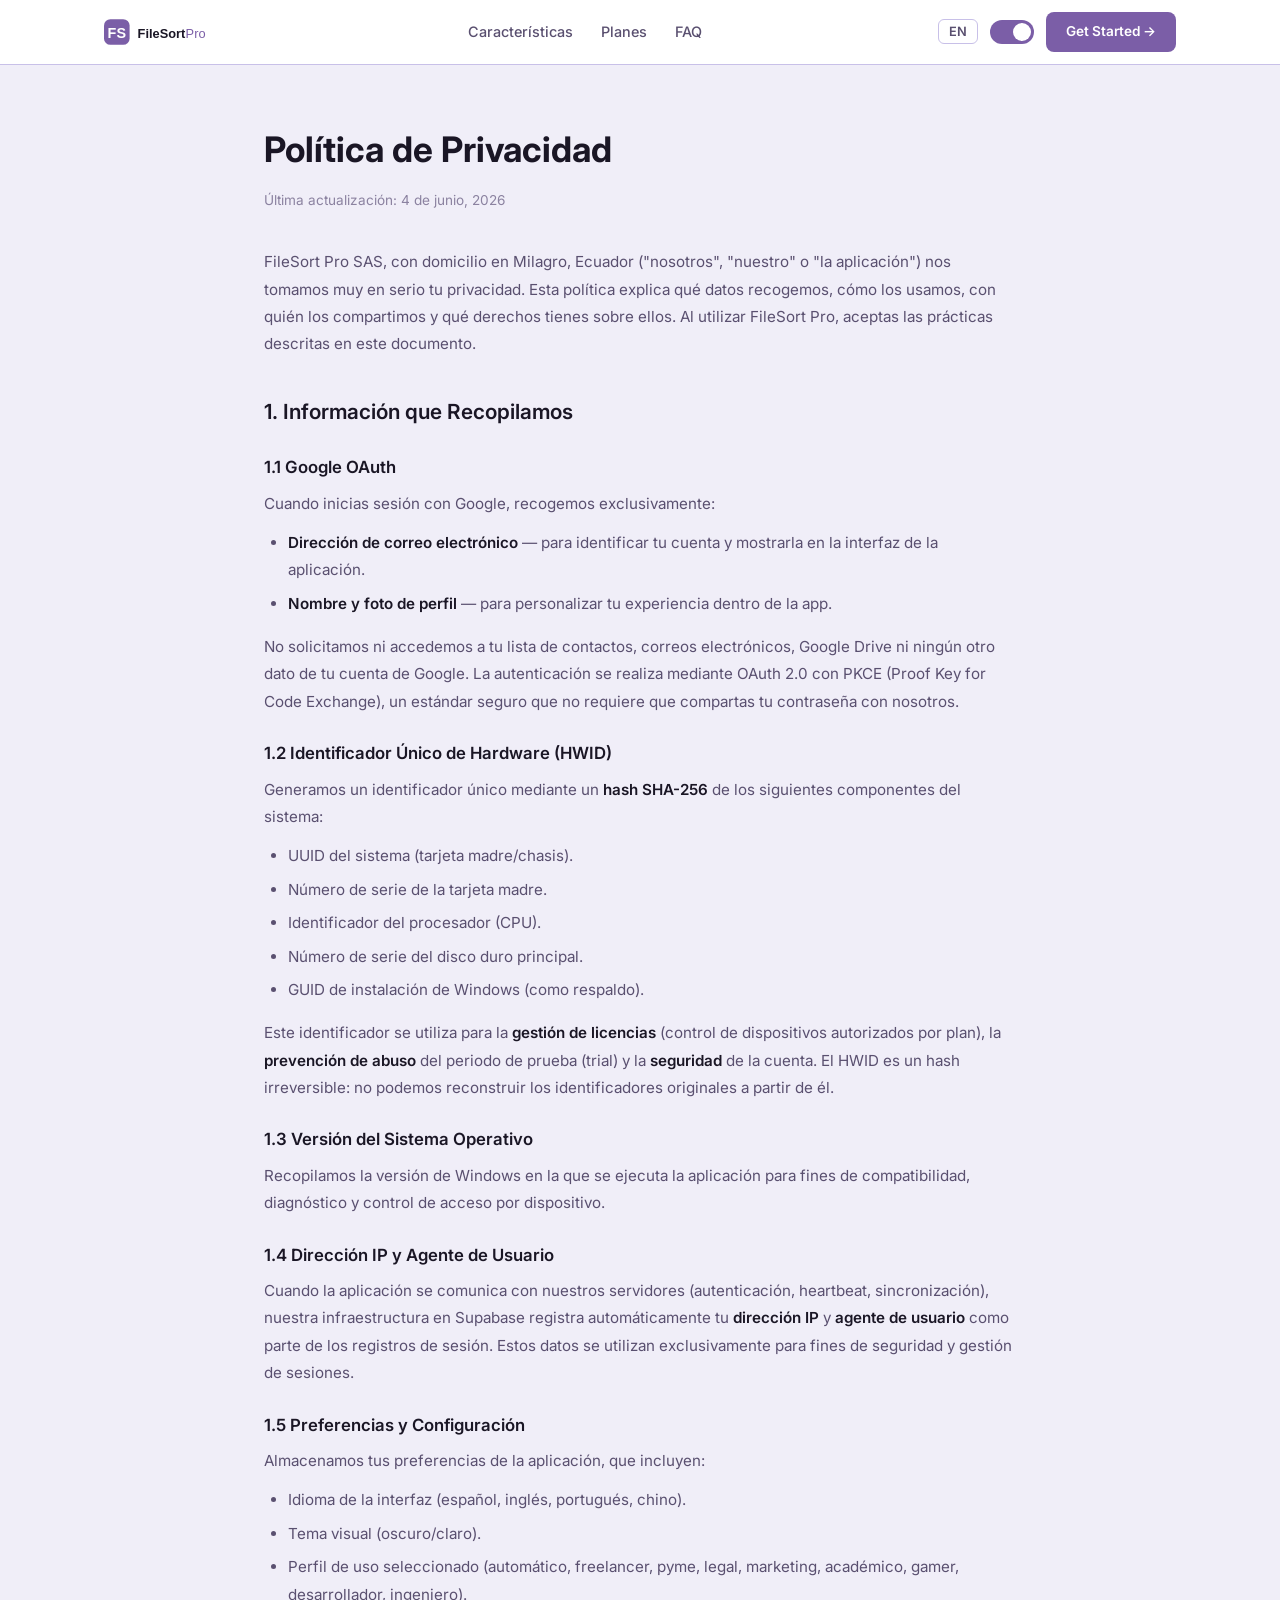
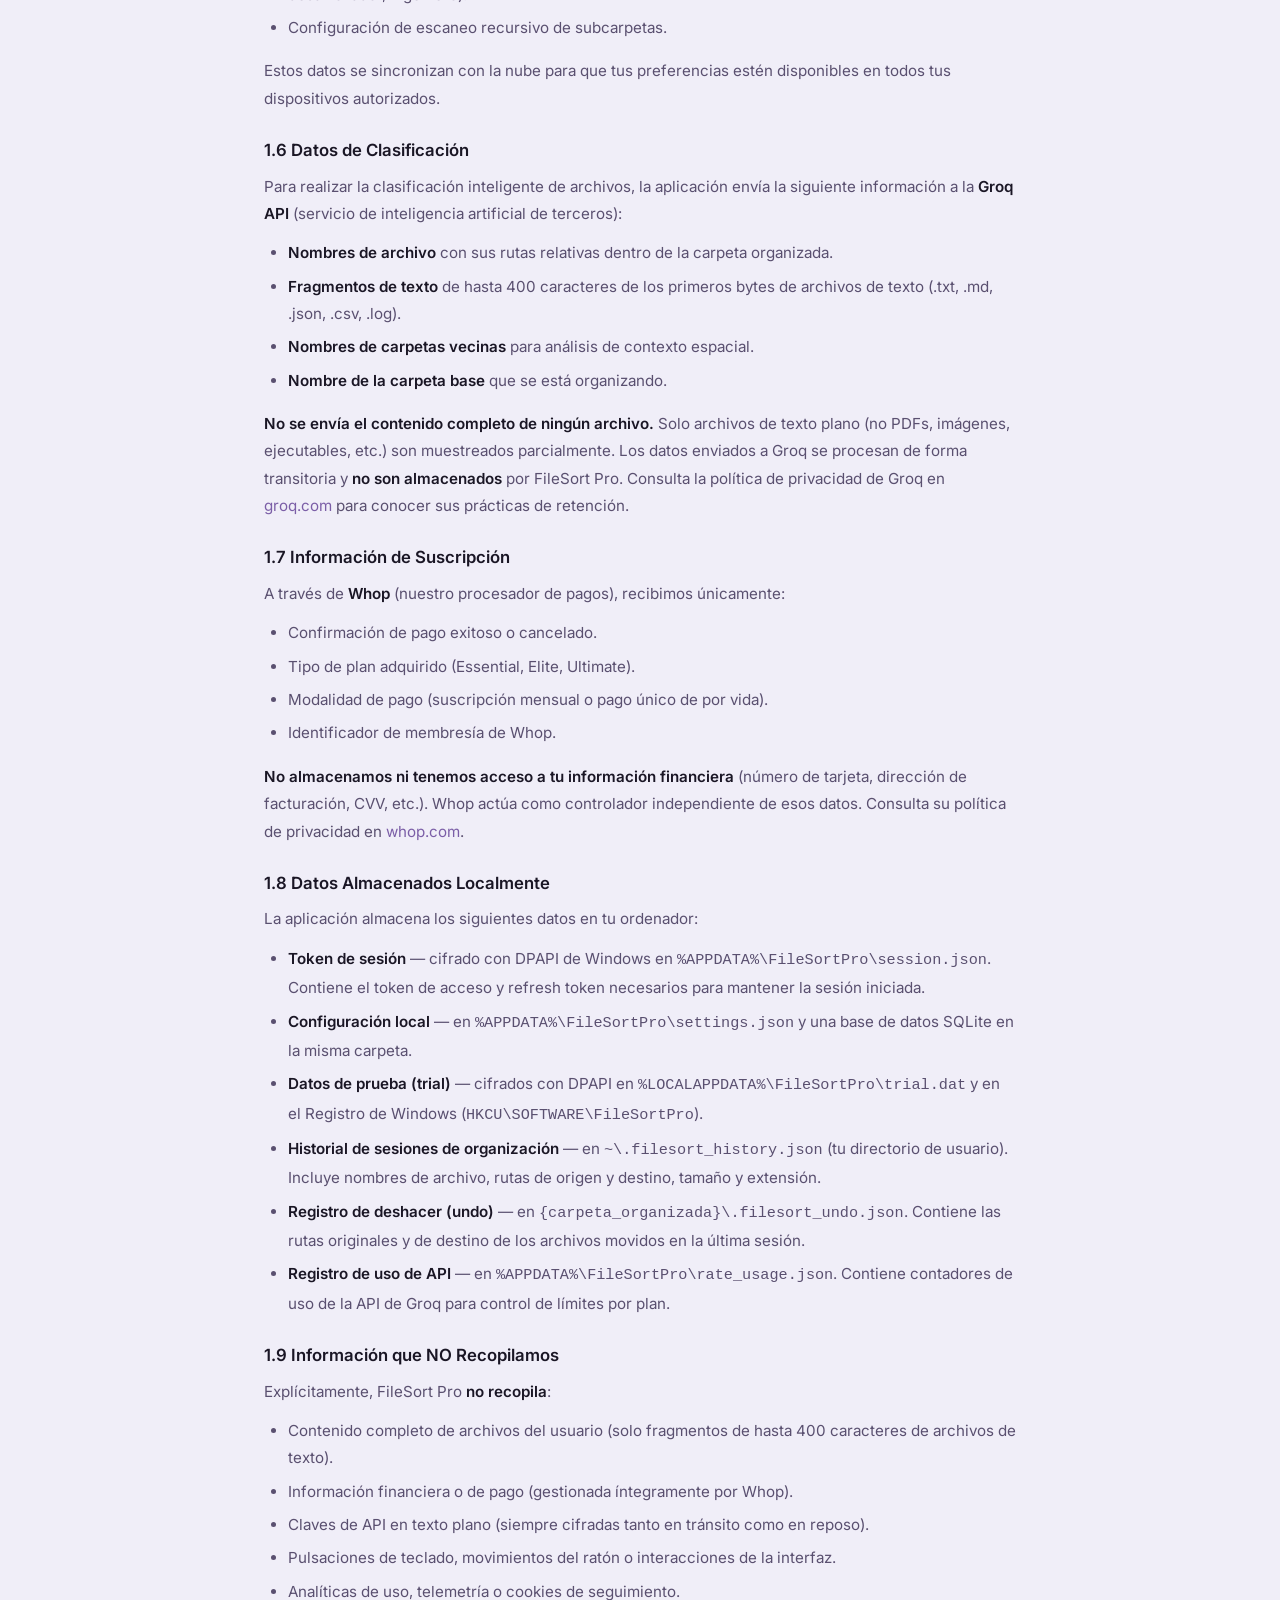
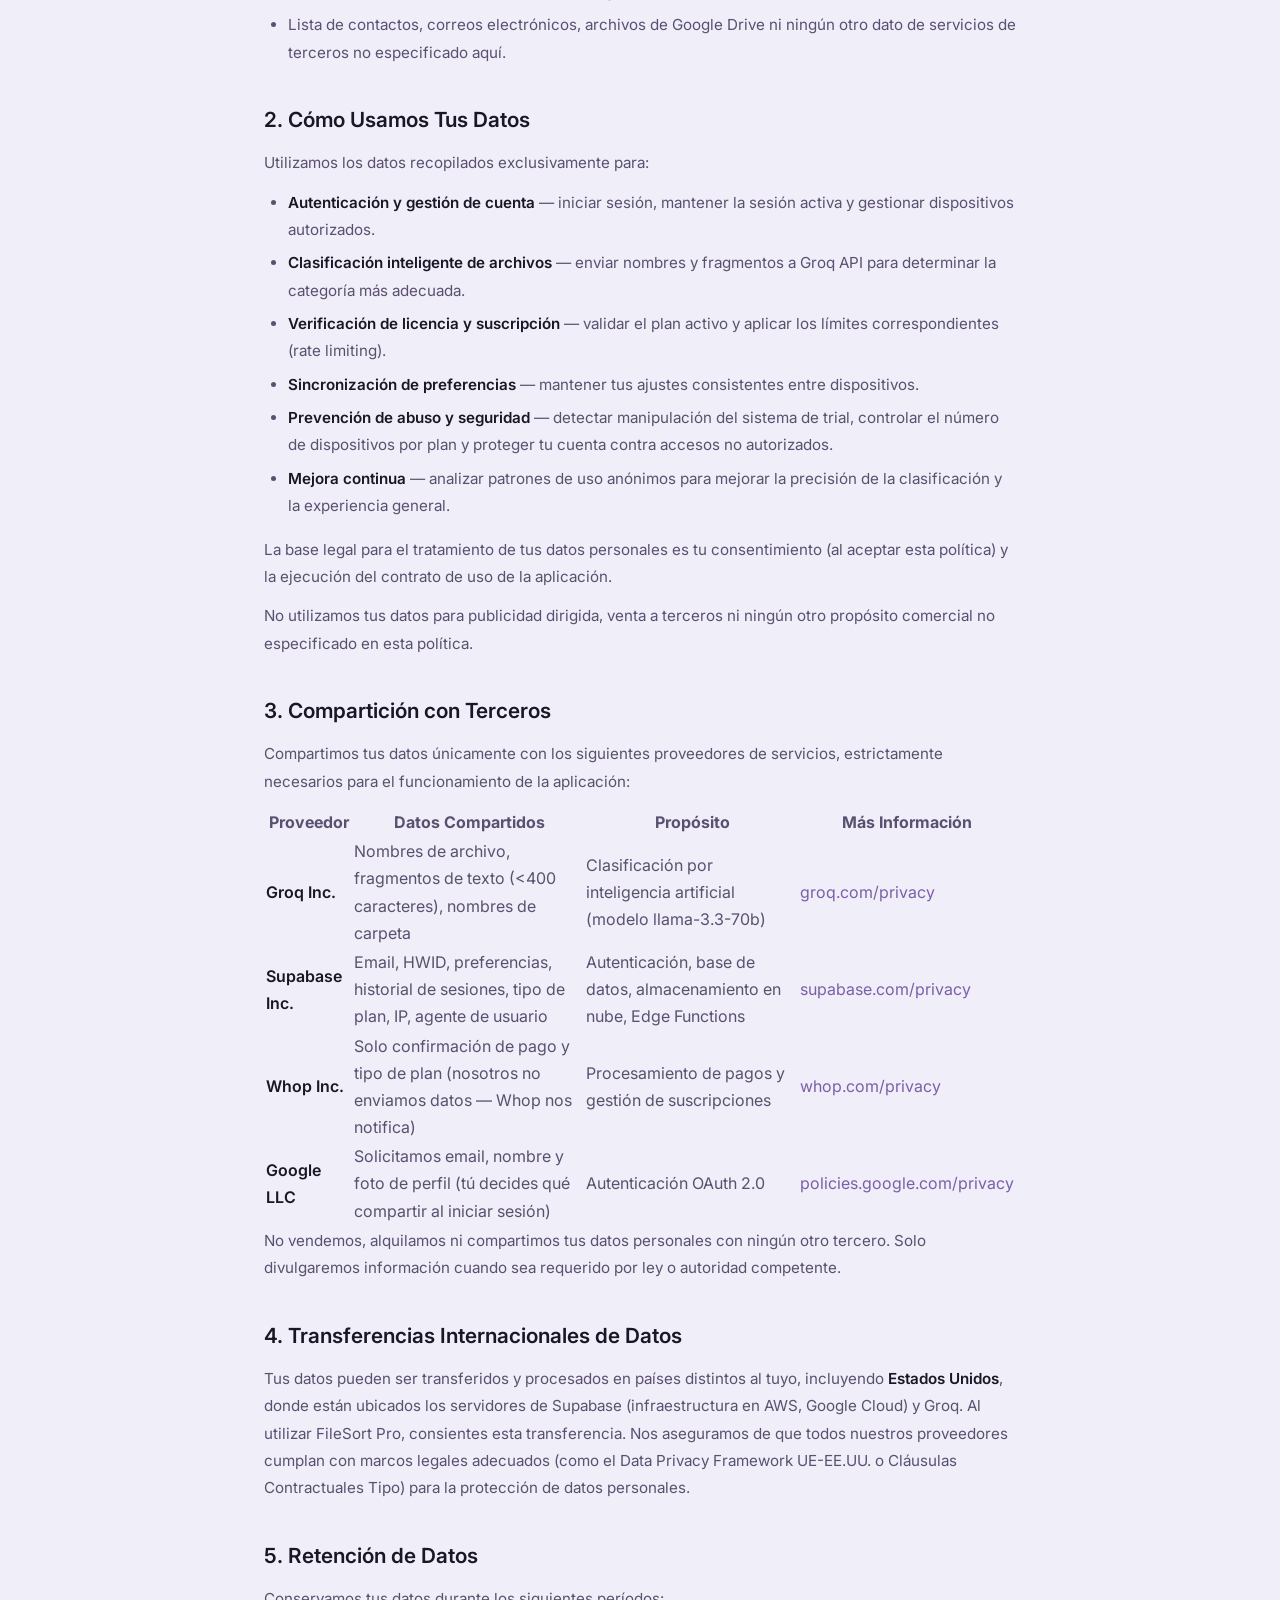
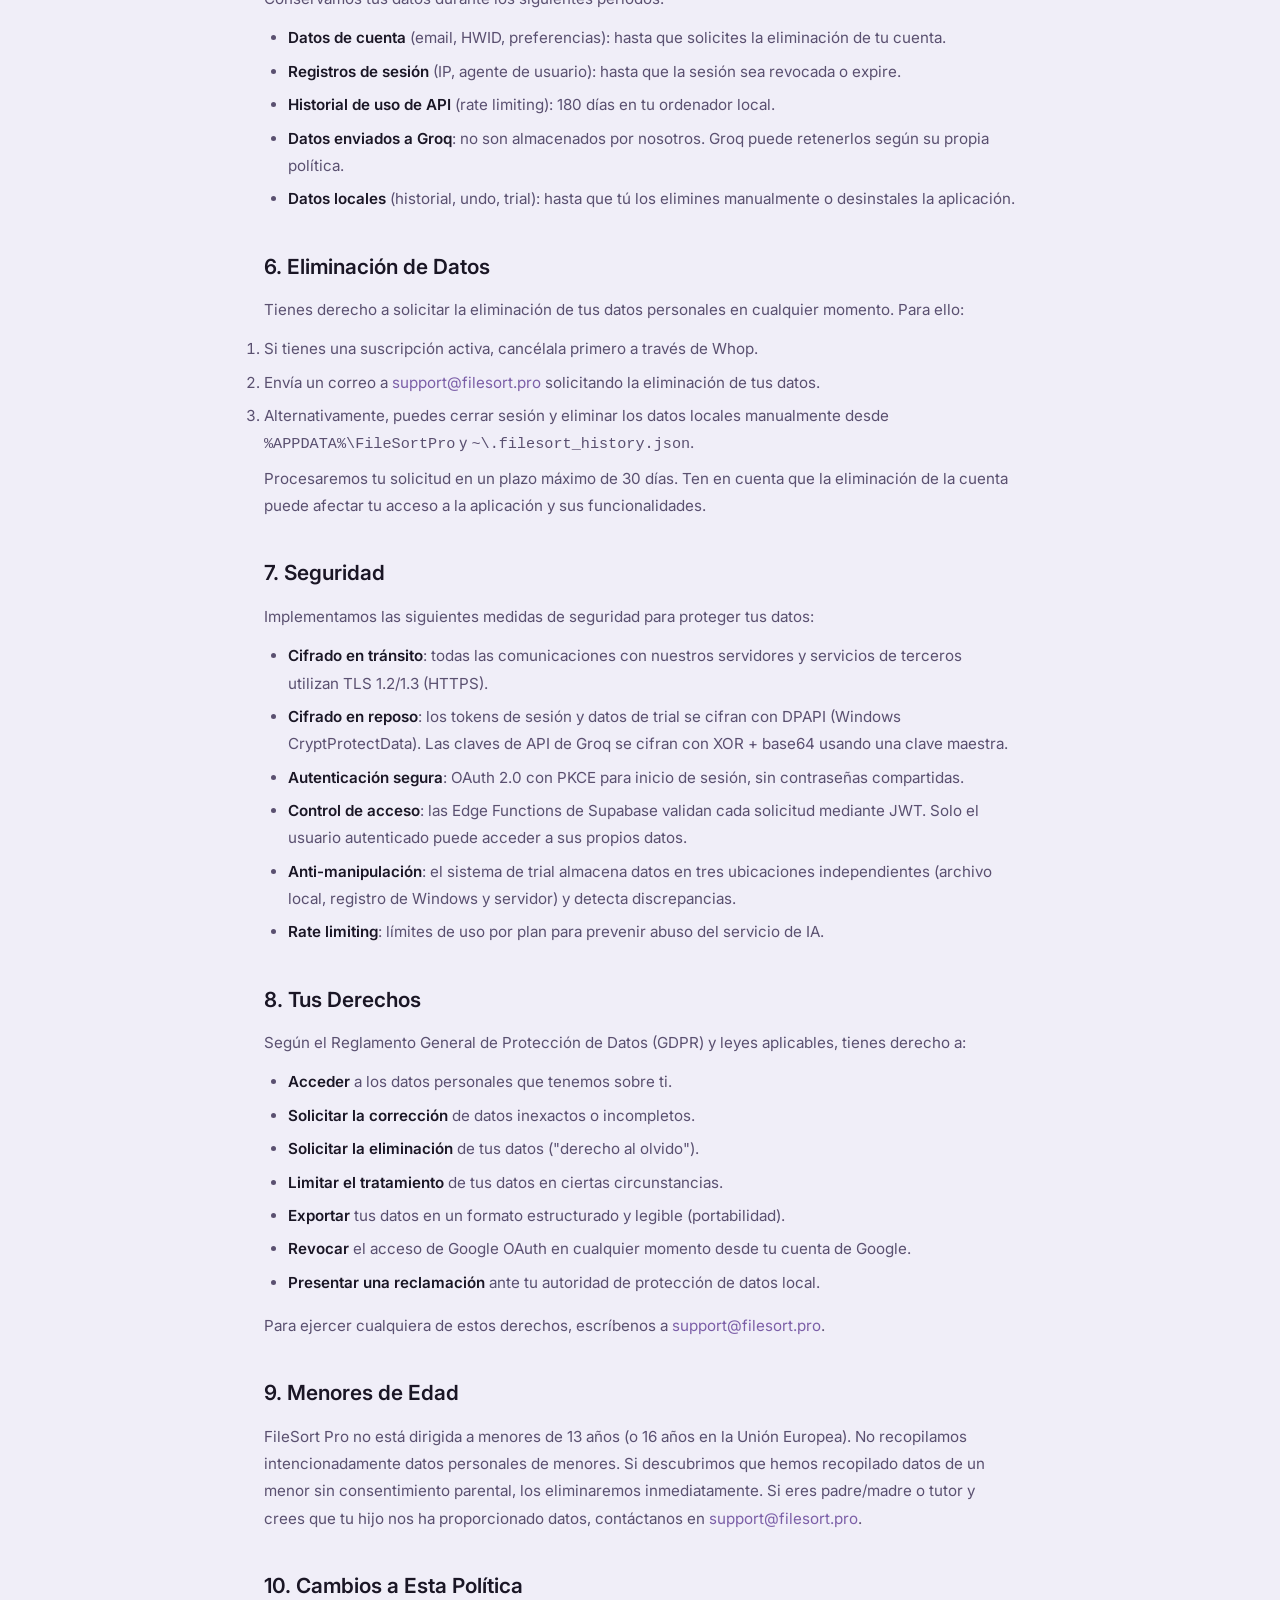
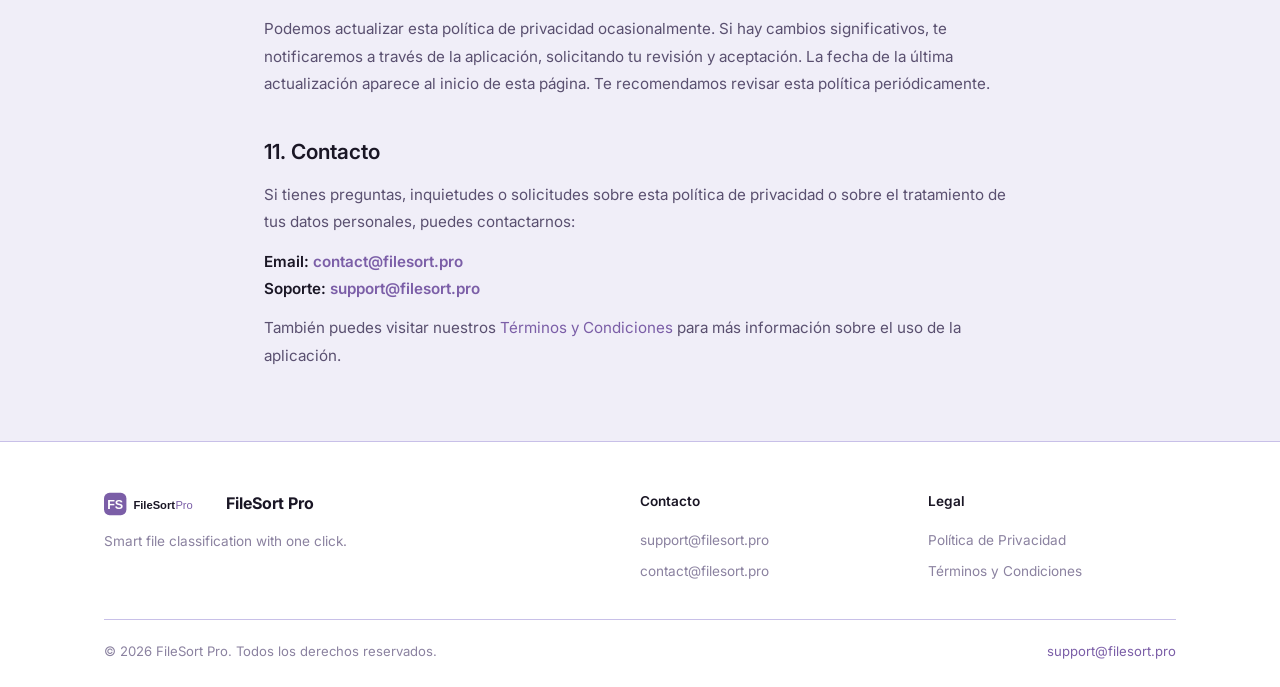
==== commit afe43707: "fix(legal): unificar fecha, agregar data controller (SAS Ecuador), GDPR legal basis, Entire Agreemen" ====
--- a/privacy.html
+++ b/privacy.html
@@ -45,9 +45,9 @@
   <section class="legal-page" id="content-es">
     <div class="container">
       <h1>Política de Privacidad</h1>
-      <p class="last-updated">Última actualización: 3 de junio, 2026</p>
-
-      <p>En FileSort Pro ("nosotros", "nuestro" o "la aplicación") nos tomamos muy en serio tu privacidad. Esta política explica qué datos recogemos, cómo los usamos, con quién los compartimos y qué derechos tienes sobre ellos. Al utilizar FileSort Pro, aceptas las prácticas descritas en este documento.</p>
+      <p class="last-updated">Última actualización: 4 de junio, 2026</p>
+
+      <p>FileSort Pro SAS, con domicilio en Milagro, Ecuador ("nosotros", "nuestro" o "la aplicación") nos tomamos muy en serio tu privacidad. Esta política explica qué datos recogemos, cómo los usamos, con quién los compartimos y qué derechos tienes sobre ellos. Al utilizar FileSort Pro, aceptas las prácticas descritas en este documento.</p>
 
       <h2>1. Información que Recopilamos</h2>
 
@@ -94,7 +94,7 @@
         <li><strong>Nombres de carpetas vecinas</strong> para análisis de contexto espacial.</li>
         <li><strong>Nombre de la carpeta base</strong> que se está organizando.</li>
       </ul>
-      <p><strong>No se envía el contenido completo de ningún archivo.</strong> Solo archivos de texto plano (no PDFs, imágenes, ejecutables, etc.) son muestreados parcialmente. Los datos enviados a Groq se procesan de forma transitoria y <strong>no son almacenados</strong> por FileSort Pro ni por Groq más allá de lo necesario para completar la clasificación. Consulta la política de privacidad de Groq en <a href="https://groq.com" target="_blank" rel="noopener">groq.com</a> para más detalles.</p>
+      <p><strong>No se envía el contenido completo de ningún archivo.</strong> Solo archivos de texto plano (no PDFs, imágenes, ejecutables, etc.) son muestreados parcialmente. Los datos enviados a Groq se procesan de forma transitoria y <strong>no son almacenados</strong> por FileSort Pro. Consulta la política de privacidad de Groq en <a href="https://groq.com" target="_blank" rel="noopener">groq.com</a> para conocer sus prácticas de retención.</p>
 
       <h3>1.7 Información de Suscripción</h3>
       <p>A través de <strong>Whop</strong> (nuestro procesador de pagos), recibimos únicamente:</p>
@@ -138,6 +138,7 @@
         <li><strong>Prevención de abuso y seguridad</strong> — detectar manipulación del sistema de trial, controlar el número de dispositivos por plan y proteger tu cuenta contra accesos no autorizados.</li>
         <li><strong>Mejora continua</strong> — analizar patrones de uso anónimos para mejorar la precisión de la clasificación y la experiencia general.</li>
       </ul>
+      <p>La base legal para el tratamiento de tus datos personales es tu consentimiento (al aceptar esta política) y la ejecución del contrato de uso de la aplicación.</p>
       <p>No utilizamos tus datos para publicidad dirigida, venta a terceros ni ningún otro propósito comercial no especificado en esta política.</p>
 
       <h2>3. Compartición con Terceros</h2>
@@ -244,9 +245,9 @@
   <section class="legal-page" id="content-en" style="display:none">
     <div class="container">
       <h1>Privacy Policy</h1>
-      <p class="last-updated">Last updated: June 3, 2026</p>
-
-      <p>At FileSort Pro ("we", "our", or "the application"), we take your privacy seriously. This policy explains what data we collect, how we use it, who we share it with, and what rights you have regarding your information. By using FileSort Pro, you agree to the practices described in this document.</p>
+      <p class="last-updated">Last updated: June 4, 2026</p>
+
+      <p>FileSort Pro SAS, domiciled in Milagro, Ecuador ("we", "our", or "the application"), takes your privacy seriously. This policy explains what data we collect, how we use it, who we share it with, and what rights you have regarding your information. By using FileSort Pro, you agree to the practices described in this document.</p>
 
       <h2>1. Information We Collect</h2>
 
@@ -293,7 +294,7 @@
         <li><strong>Neighboring folder names</strong> for spatial context analysis.</li>
         <li><strong>Base folder name</strong> being organized.</li>
       </ul>
-      <p><strong>No full file contents are ever sent.</strong> Only plain text files (not PDFs, images, executables, etc.) are partially sampled. Data sent to Groq is processed transiently and <strong>is not stored</strong> by FileSort Pro or Groq beyond what is necessary to complete the classification. See Groq's privacy policy at <a href="https://groq.com" target="_blank" rel="noopener">groq.com</a> for details.</p>
+      <p><strong>No full file contents are ever sent.</strong> Only plain text files (not PDFs, images, executables, etc.) are partially sampled. Data sent to Groq is processed transiently and <strong>is not stored</strong> by FileSort Pro. See Groq's privacy policy at <a href="https://groq.com" target="_blank" rel="noopener">groq.com</a> for their retention practices.</p>
 
       <h3>1.7 Subscription Information</h3>
       <p>Through <strong>Whop</strong> (our payment processor), we only receive:</p>
@@ -335,8 +336,9 @@
         <li><strong>License and subscription verification</strong> — validating the active plan and enforcing corresponding rate limits.</li>
         <li><strong>Preferences synchronization</strong> — keeping your settings consistent across devices.</li>
         <li><strong>Abuse prevention and security</strong> — detecting trial system tampering, monitoring device limits per plan, and protecting your account against unauthorized access.</li>
-        <li><strong>Continuous improvement</strong> — analyzing anonymous usage patterns to improve classification accuracy and overall experience.</li>
-      </ul>
+        <li><strong>Continuous improvement</strong> — analyzing aggregated and non-identifiable usage patterns to improve classification accuracy and overall experience.</li>
+      </ul>
+      <p>The legal basis for processing your personal data is your consent (by accepting this policy) and the performance of the contract for use of the application.</p>
       <p>We do not use your data for targeted advertising, sale to third parties, or any other commercial purpose not specified in this policy.</p>
 
       <h2>3. Data Sharing with Third Parties</h2>
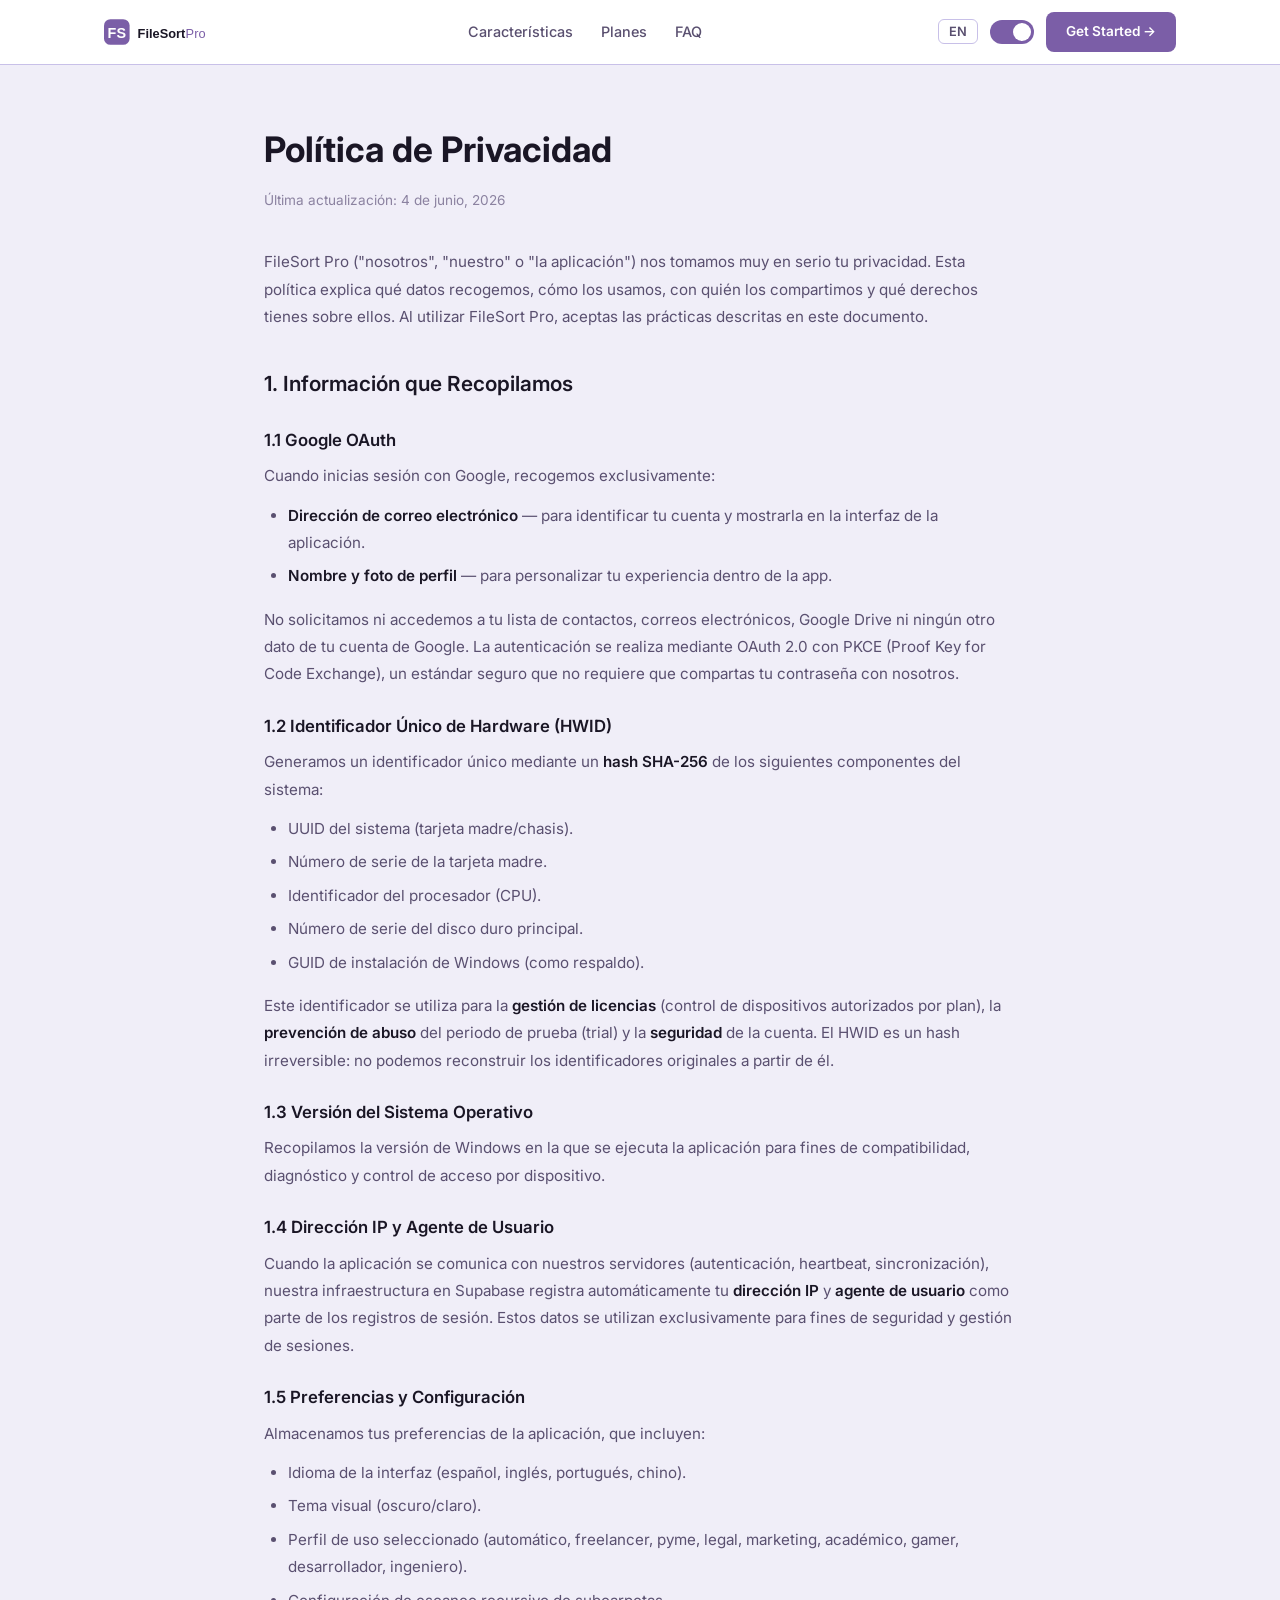
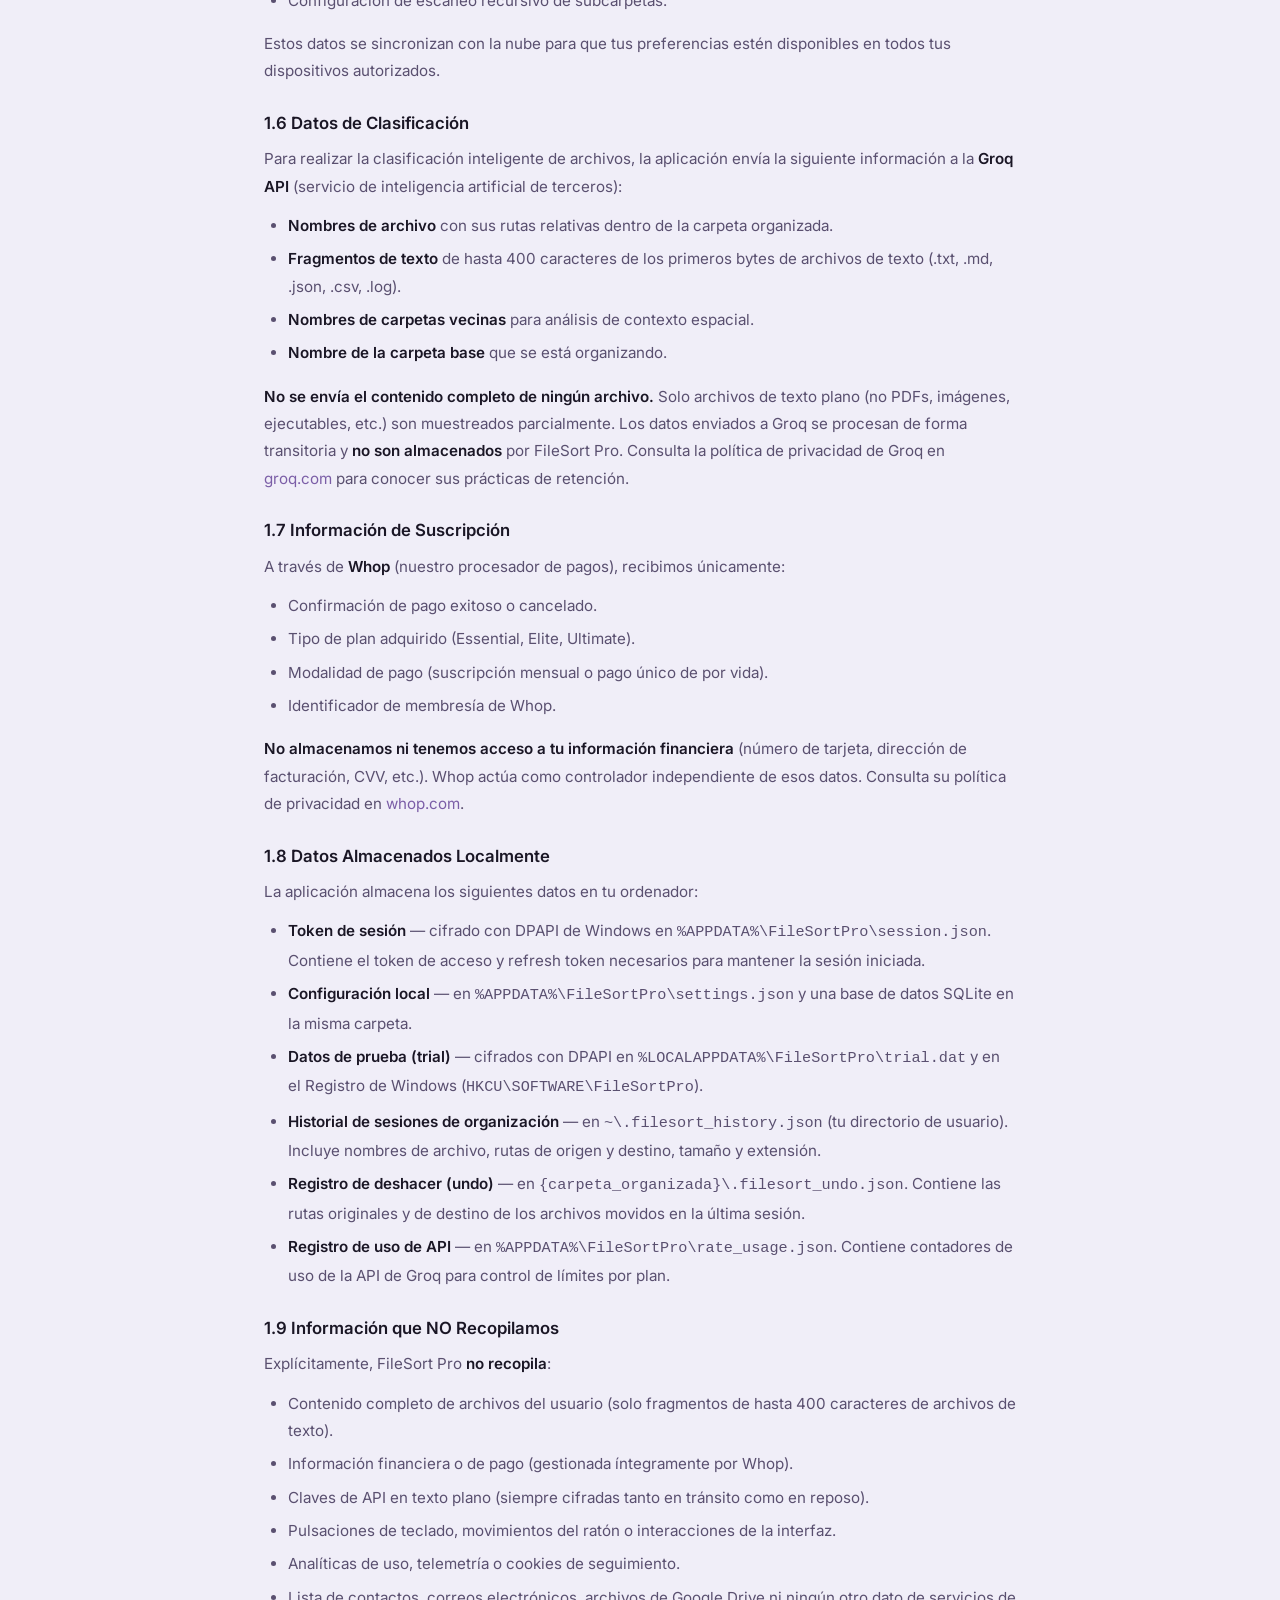
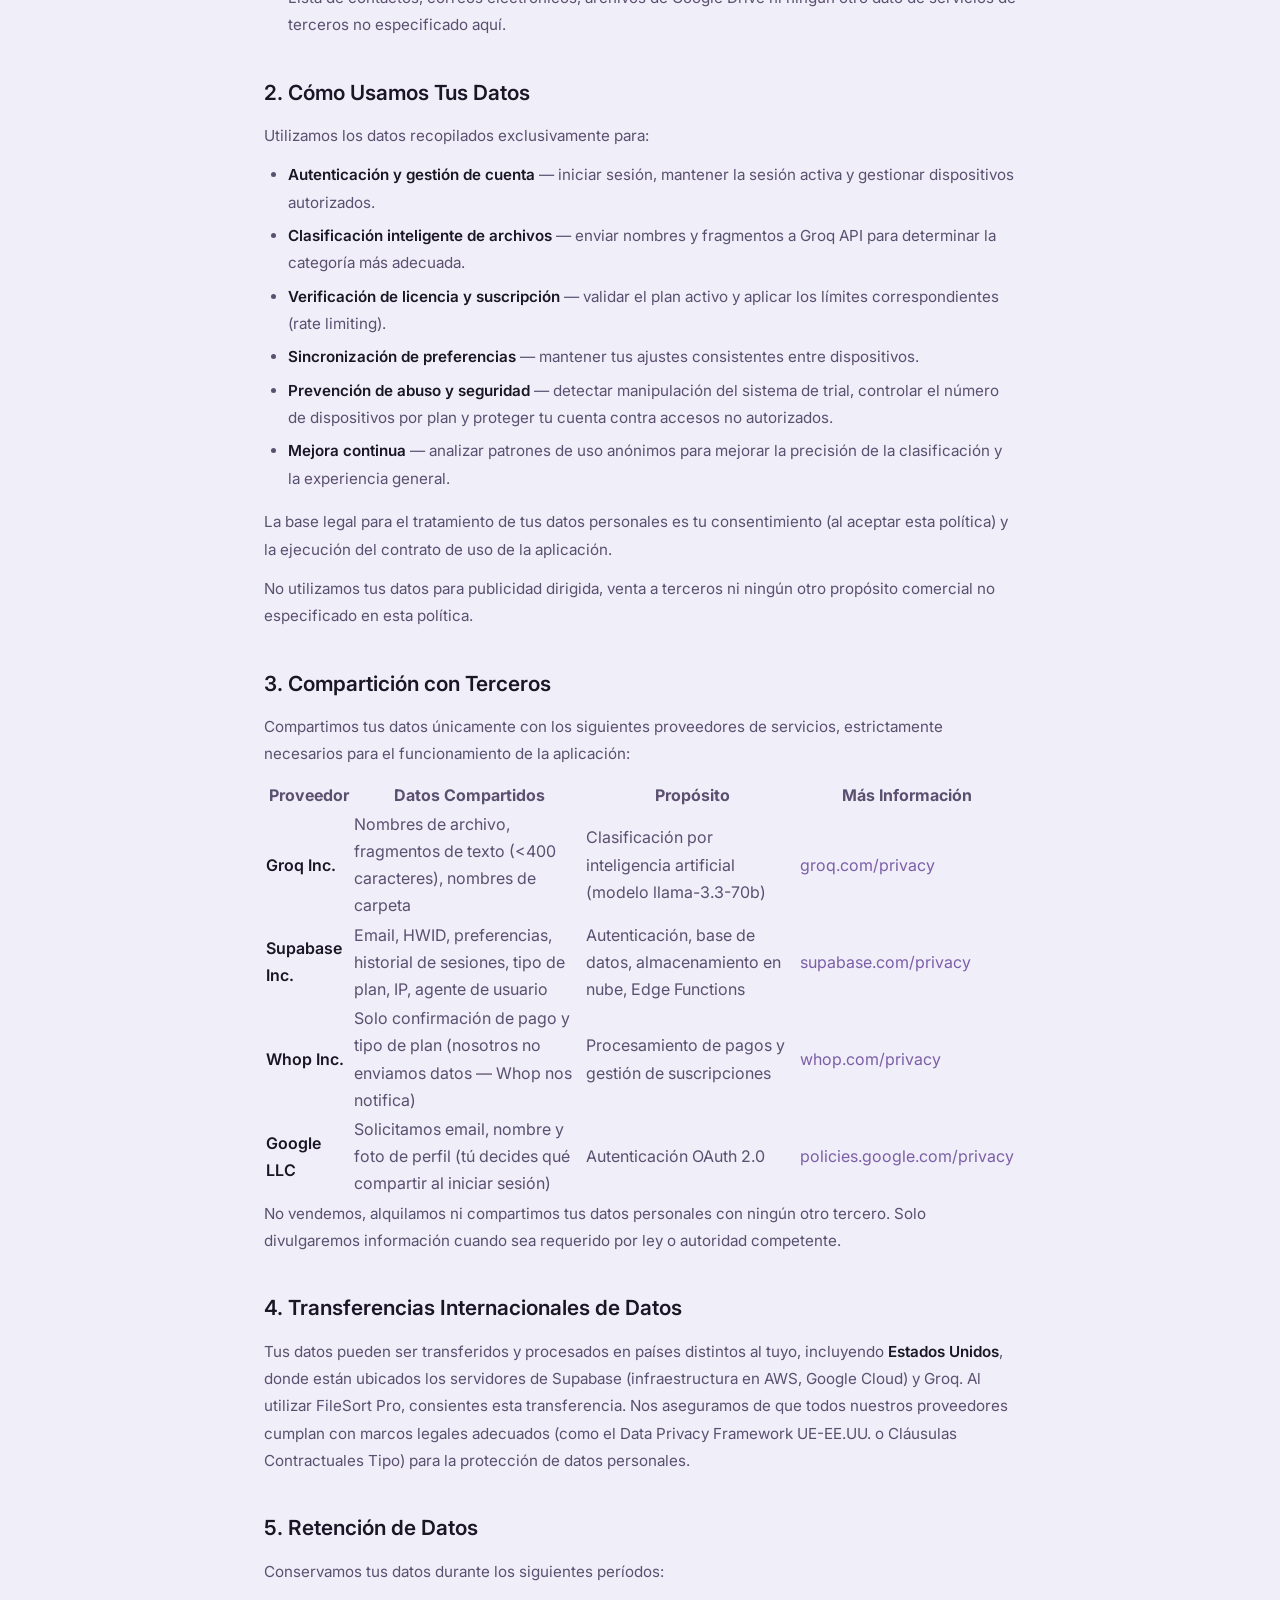
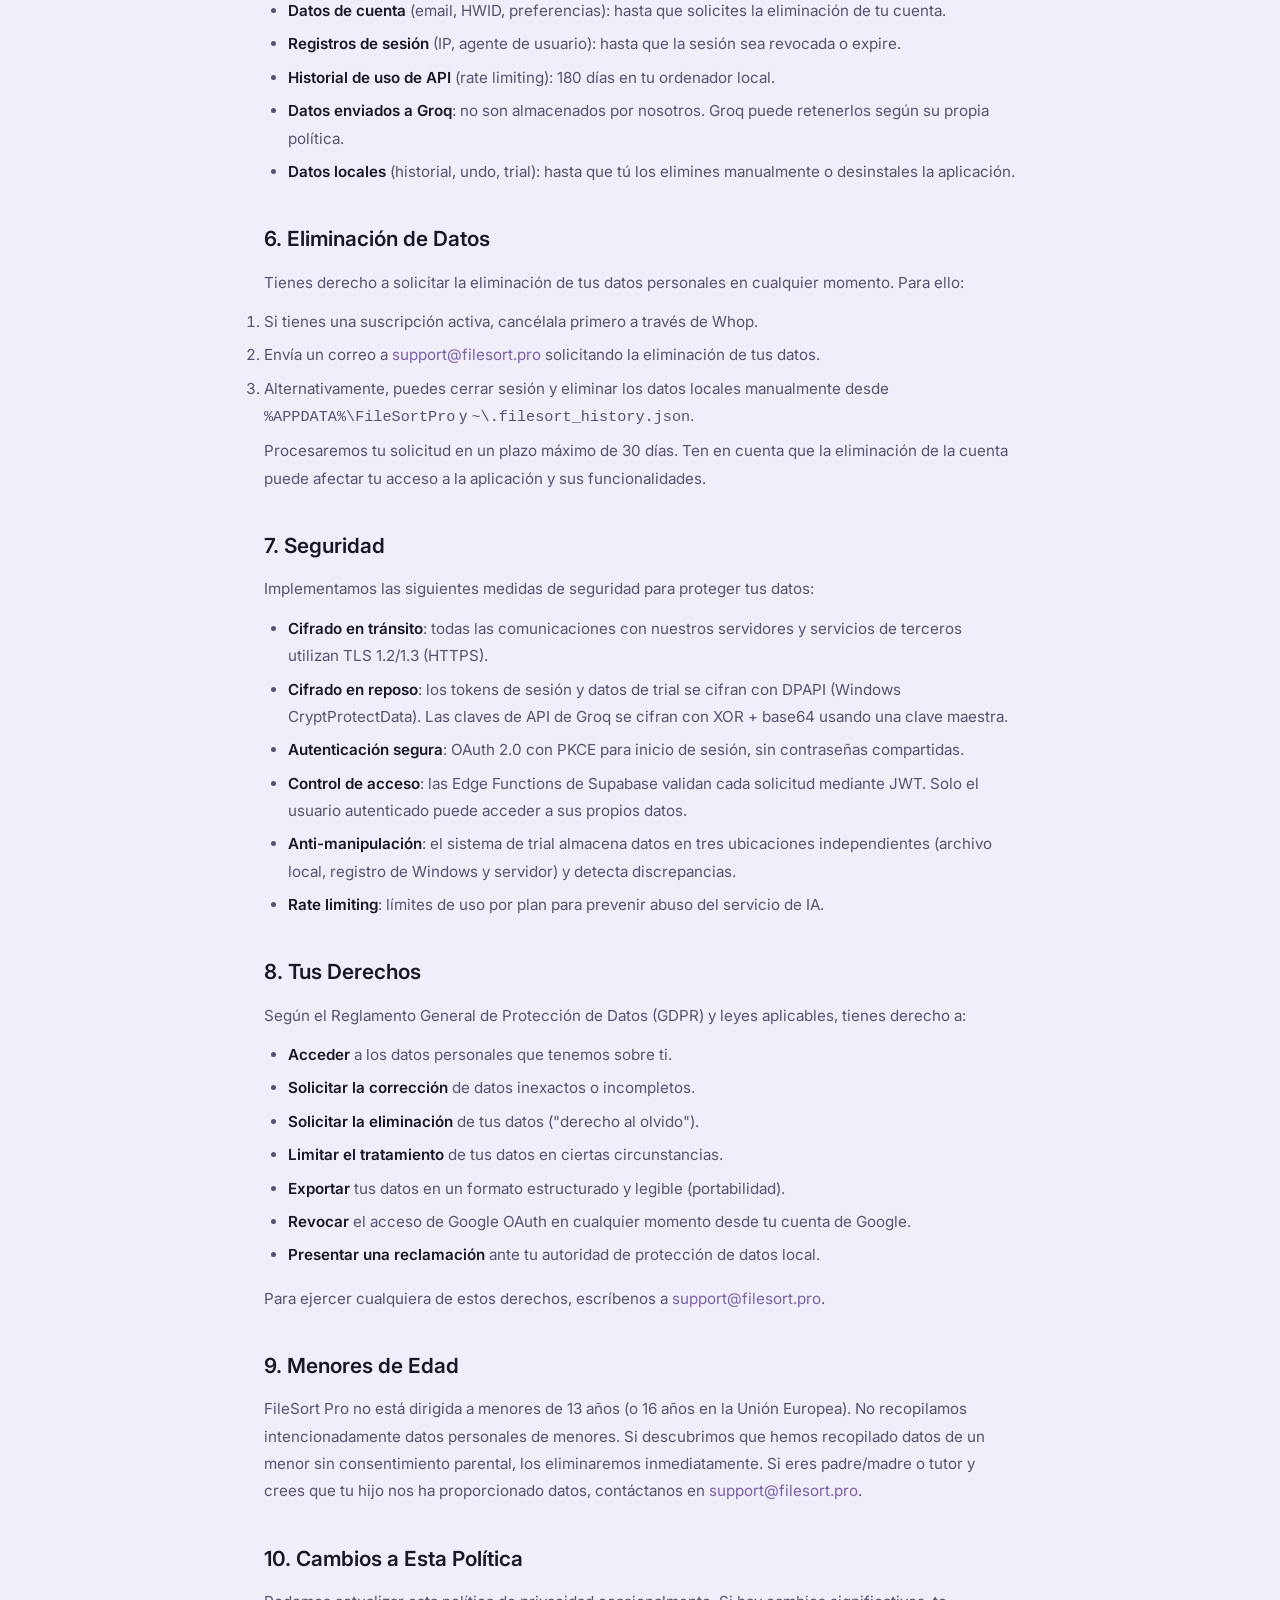
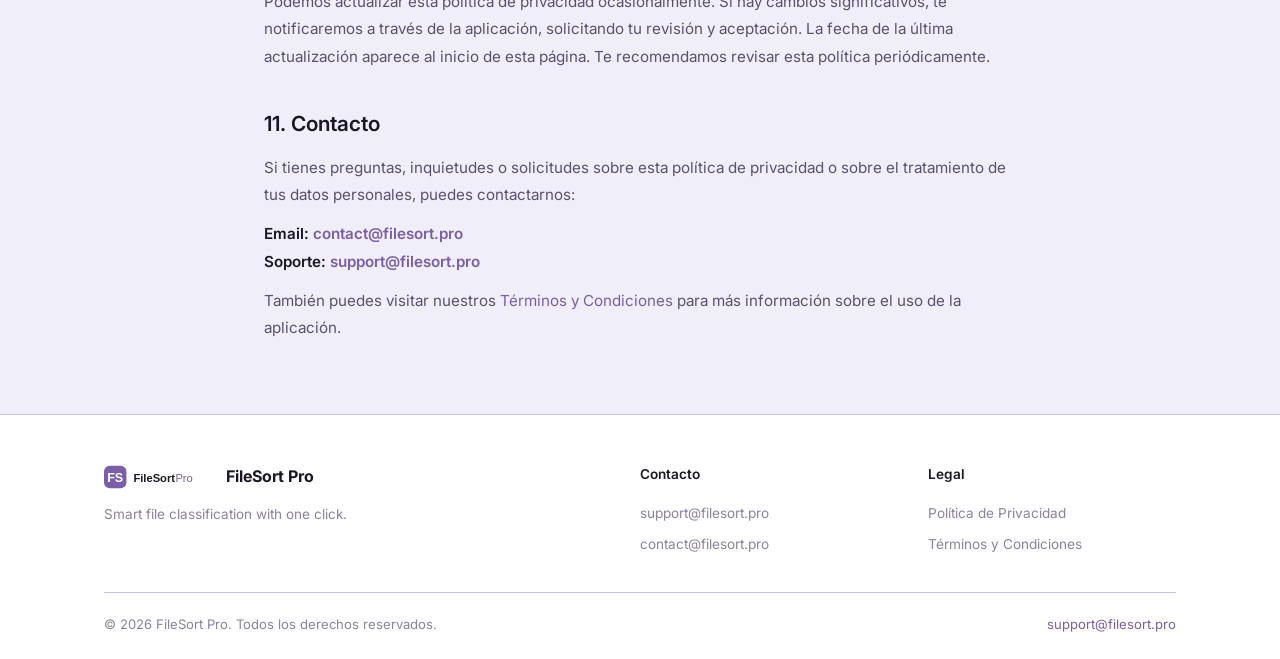
==== commit ef29dc2d: "fix(legal): remove SAS references, use only 'FileSort Pro' as persona natural" ====
--- a/privacy.html
+++ b/privacy.html
@@ -47,7 +47,7 @@
       <h1>Política de Privacidad</h1>
       <p class="last-updated">Última actualización: 4 de junio, 2026</p>
 
-      <p>FileSort Pro SAS, con domicilio en Milagro, Ecuador ("nosotros", "nuestro" o "la aplicación") nos tomamos muy en serio tu privacidad. Esta política explica qué datos recogemos, cómo los usamos, con quién los compartimos y qué derechos tienes sobre ellos. Al utilizar FileSort Pro, aceptas las prácticas descritas en este documento.</p>
+      <p>FileSort Pro ("nosotros", "nuestro" o "la aplicación") nos tomamos muy en serio tu privacidad. Esta política explica qué datos recogemos, cómo los usamos, con quién los compartimos y qué derechos tienes sobre ellos. Al utilizar FileSort Pro, aceptas las prácticas descritas en este documento.</p>
 
       <h2>1. Información que Recopilamos</h2>
 
@@ -247,7 +247,7 @@
       <h1>Privacy Policy</h1>
       <p class="last-updated">Last updated: June 4, 2026</p>
 
-      <p>FileSort Pro SAS, domiciled in Milagro, Ecuador ("we", "our", or "the application"), takes your privacy seriously. This policy explains what data we collect, how we use it, who we share it with, and what rights you have regarding your information. By using FileSort Pro, you agree to the practices described in this document.</p>
+      <p>FileSort Pro ("we", "our", or "the application") takes your privacy seriously. This policy explains what data we collect, how we use it, who we share with, and what rights you have regarding your information. By using FileSort Pro, you agree to the practices described in this document.</p>
 
       <h2>1. Information We Collect</h2>
 
